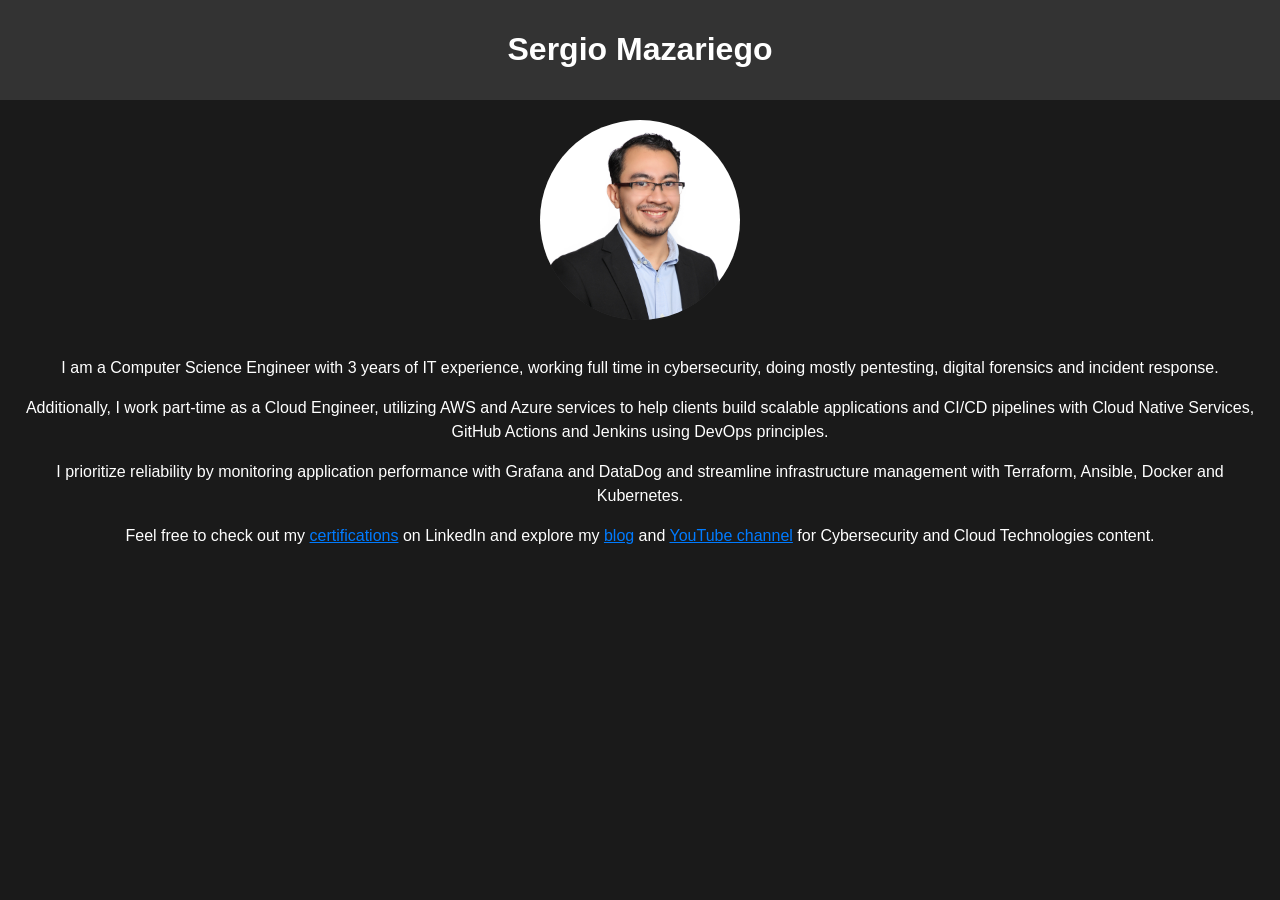
==== index.html @ 64771e60 "first commit" ====
<!DOCTYPE html>
<html lang="en">
<head>
    <meta charset="UTF-8">
    <meta name="viewport" content="width=device-width, initial-scale=1.0">
    <title>Sergio Mazariego</title>
    <style>
        body {
            font-family: Arial, sans-serif;
            margin: 0;
            padding: 0;
            background-color: #1a1a1a; /* Negro */
            color: #fff; /* Blanco */
        }
        .header {
            background-color: #333333; /* Gris oscuro */
            color: #fff;
            text-align: center;
            padding: 10px 0;
        }
        .circle {
            width: 200px;
            height: 200px;
            border-radius: 50%;
            background-color: #333333; /* Gris oscuro */
            margin: 0 auto;
            margin-top: 20px;
            display: flex;
            justify-content: center;
            align-items: center;
        }
        .circle img {
            max-width: 100%;
            max-height: 100%;
            border-radius: 50%;
        }
        .info {
            text-align: center;
            padding: 20px;
        }
        .info p {
            line-height: 1.5;
            margin-bottom: 10px;
        }
        a {
            color: #007bff; /* Azul */
        }
        a:hover {
            color: #0056b3; /* Azul oscuro al pasar el ratón */
        }
    </style>
</head>
<body>
    <div class="header">
        <h1>Sergio Mazariego</h1>
    </div>
    <div class="circle">
        <img src="Sergio Mazariego.jpg" alt="Mi Foto">
    </div>
    <div class="info">
        <p>I am a Computer Science Engineer with 3 years of IT experience, working full time in cybersecurity, doing mostly pentesting, digital forensics and incident response.</p>
        <p>Additionally, I work part-time as a Cloud Engineer, utilizing AWS and Azure services to help clients build scalable applications and CI/CD pipelines with Cloud Native Services, GitHub Actions and Jenkins using DevOps principles.</p>
        <p>I prioritize reliability by monitoring application performance with Grafana and DataDog and streamline infrastructure management with Terraform, Ansible, Docker and Kubernetes.</p>
        <p>Feel free to check out my <a href="https://www.linkedin.com/in/sergiomazariego/">certifications</a> on LinkedIn and explore my <a href="https://medium.com/@sergiomazariego">blog</a> and <a href="https://www.youtube.com/@sergiomazariego_">YouTube channel</a> for Cybersecurity and Cloud Technologies content.</p>
    </div>
</body>
</html>
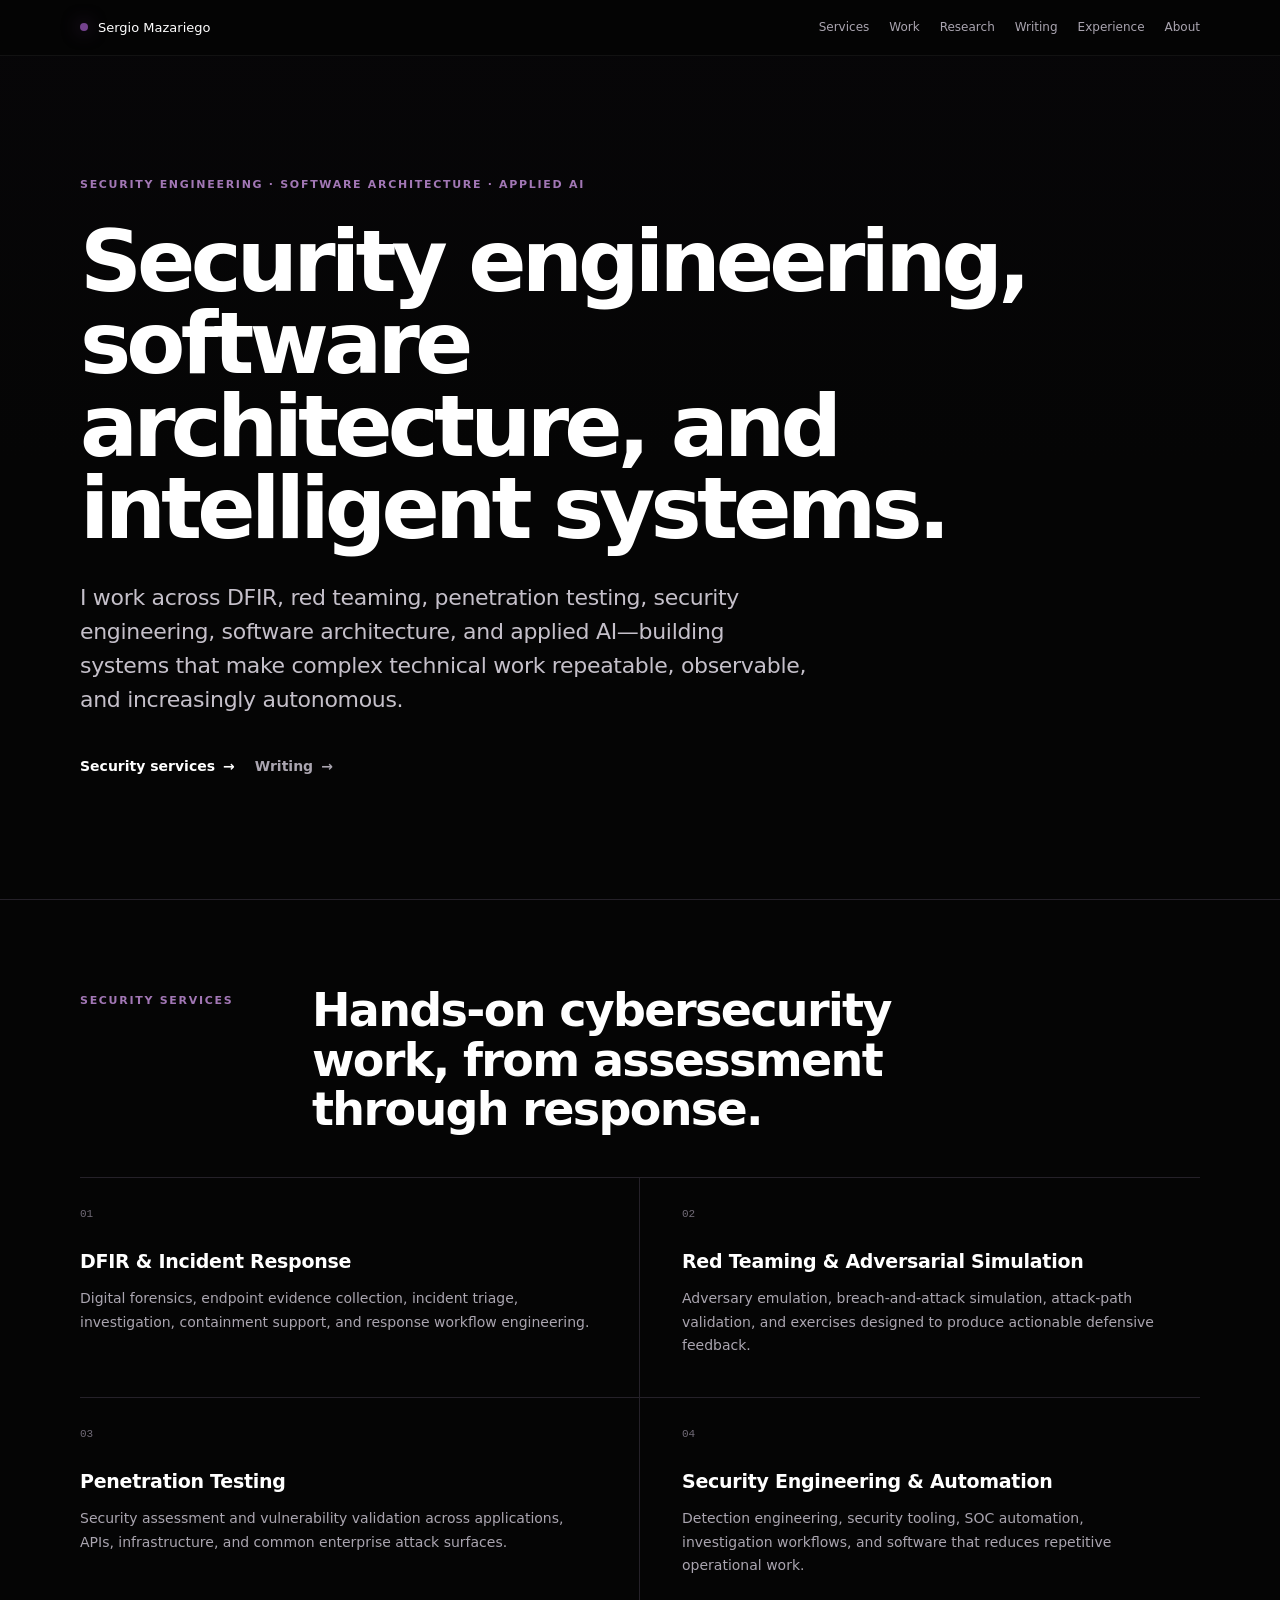
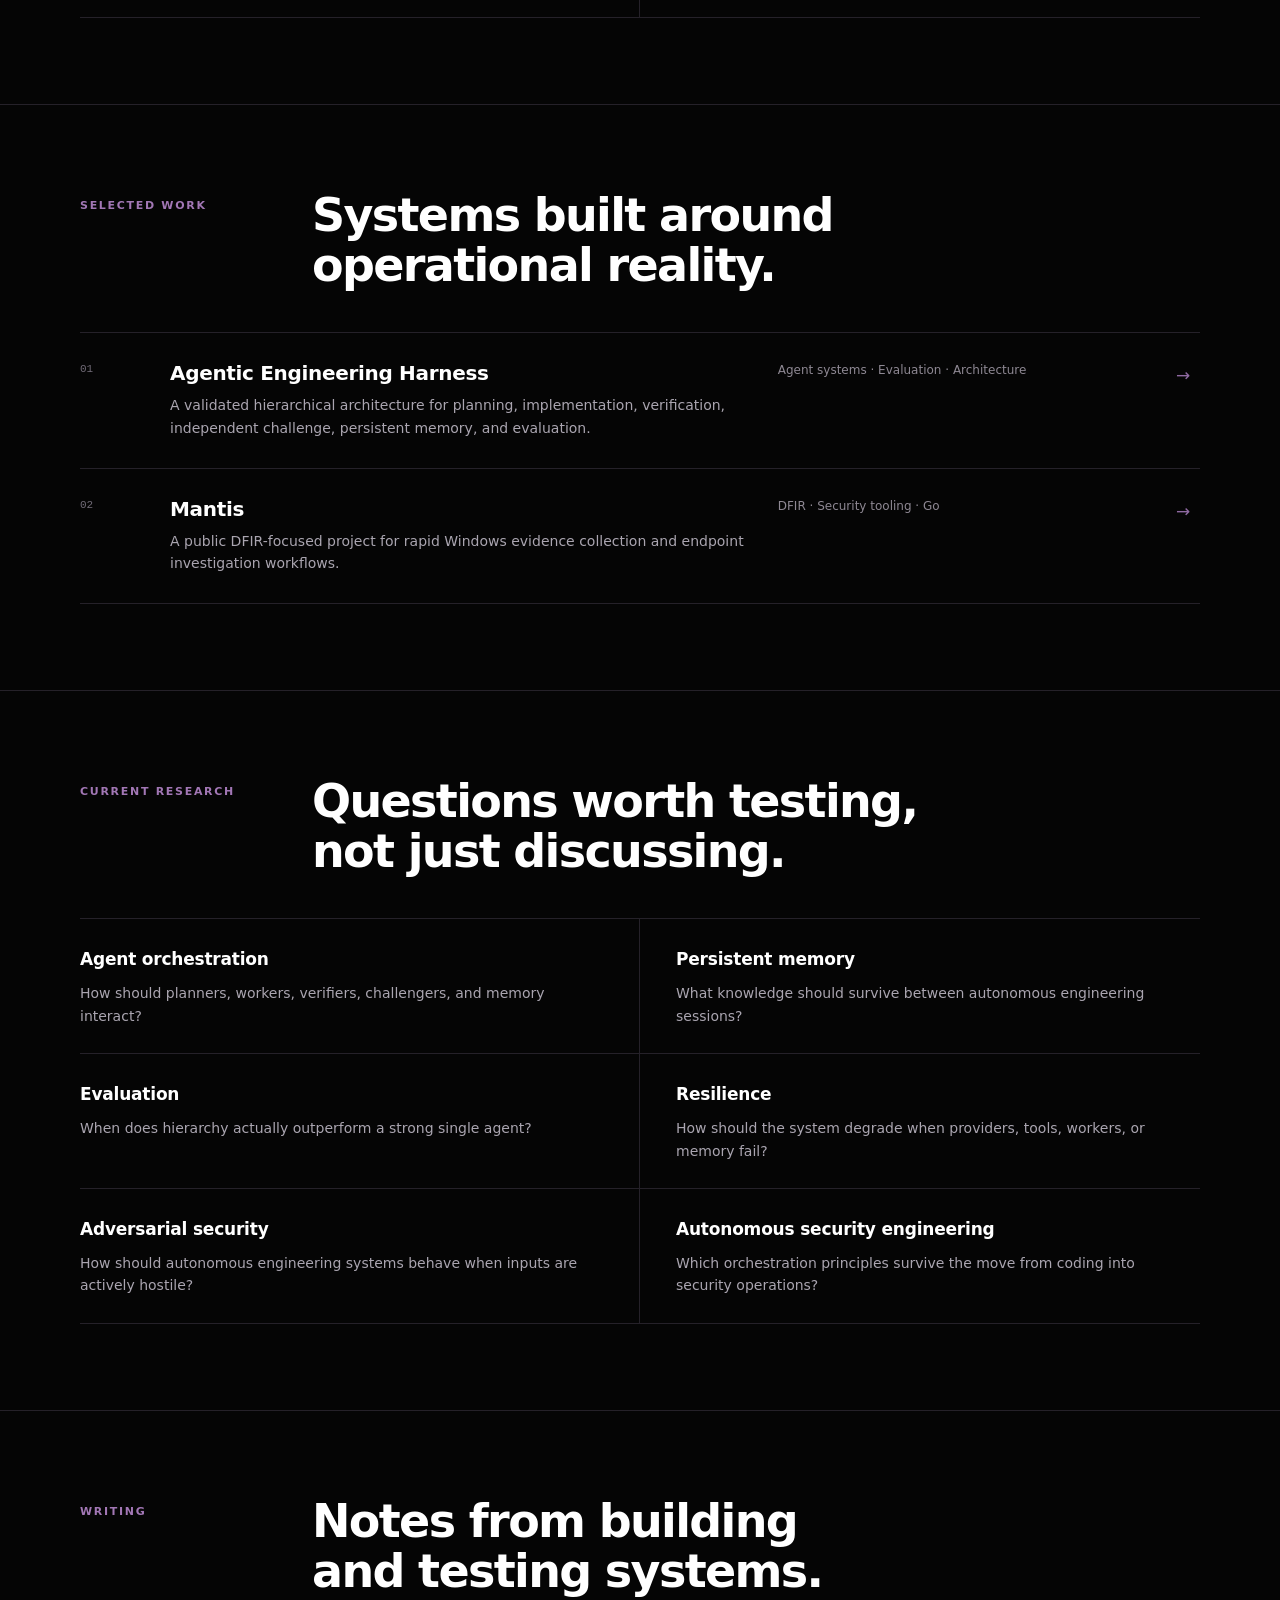
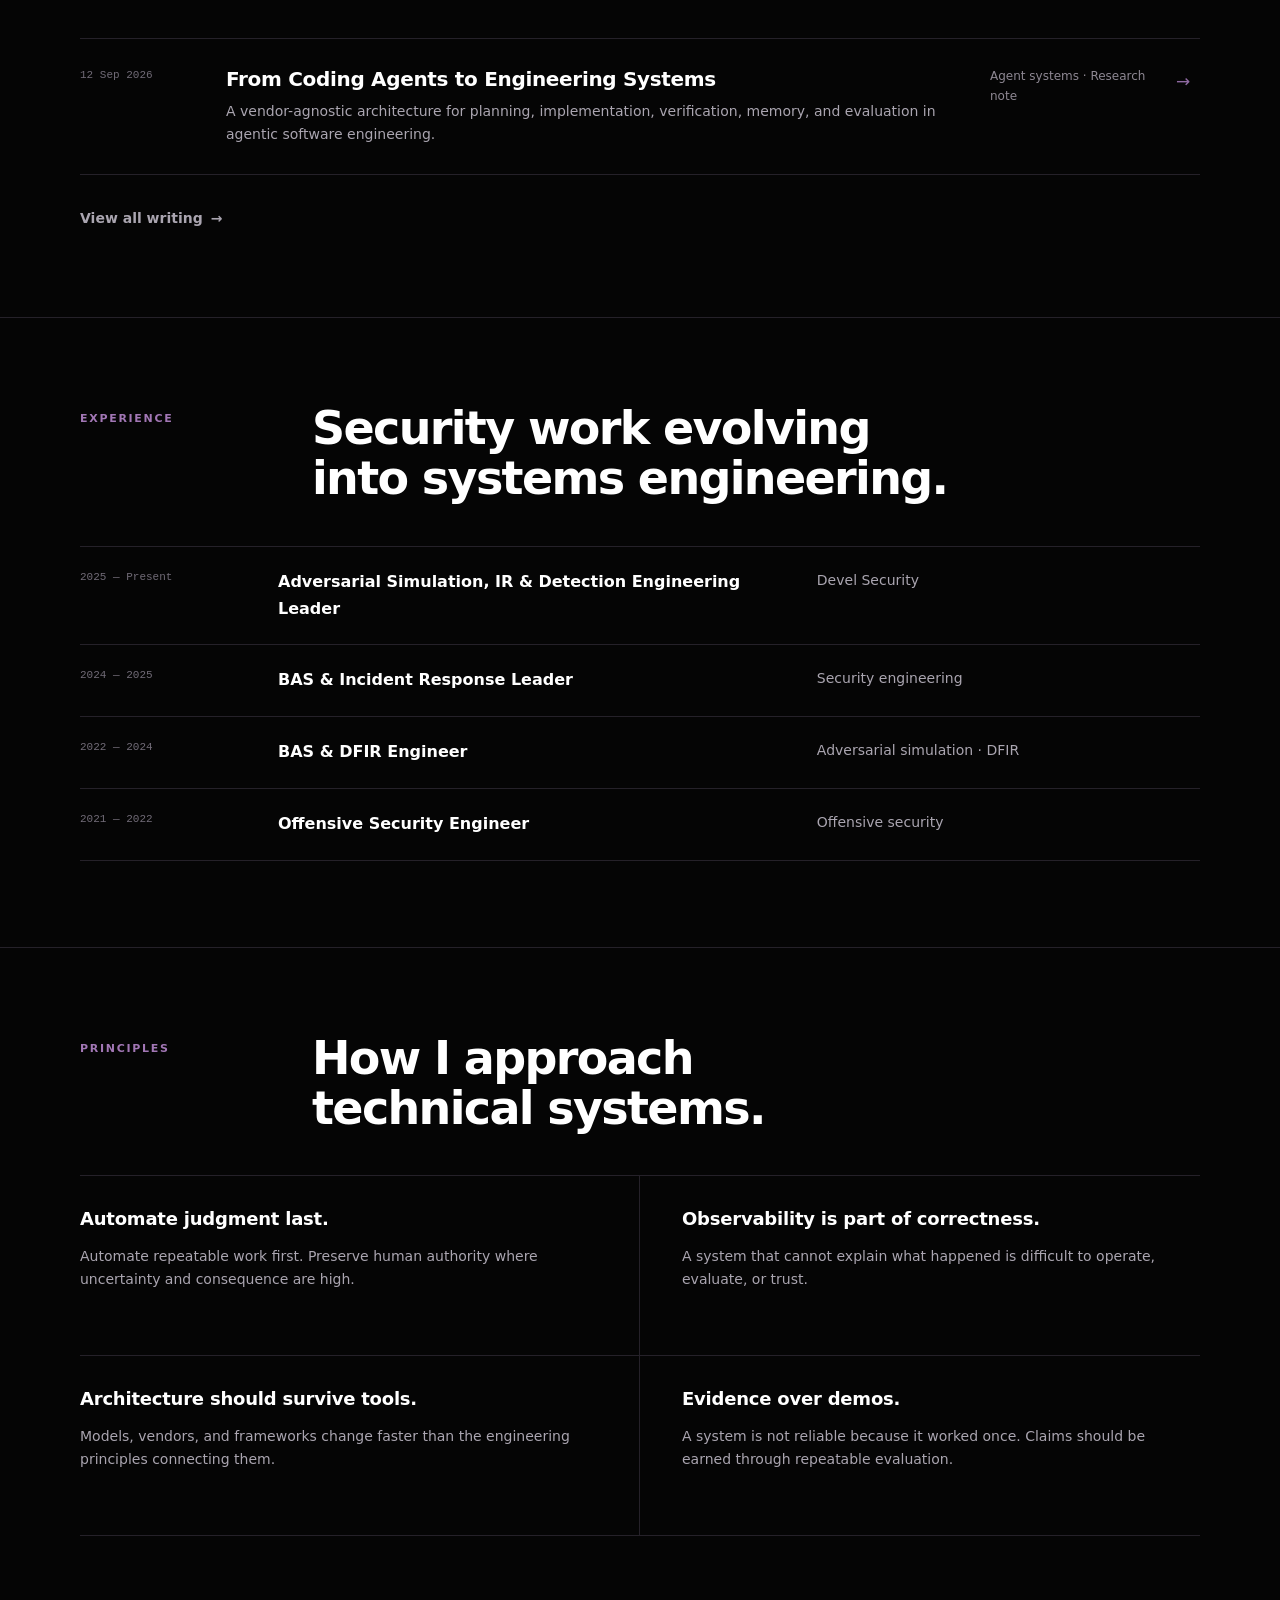
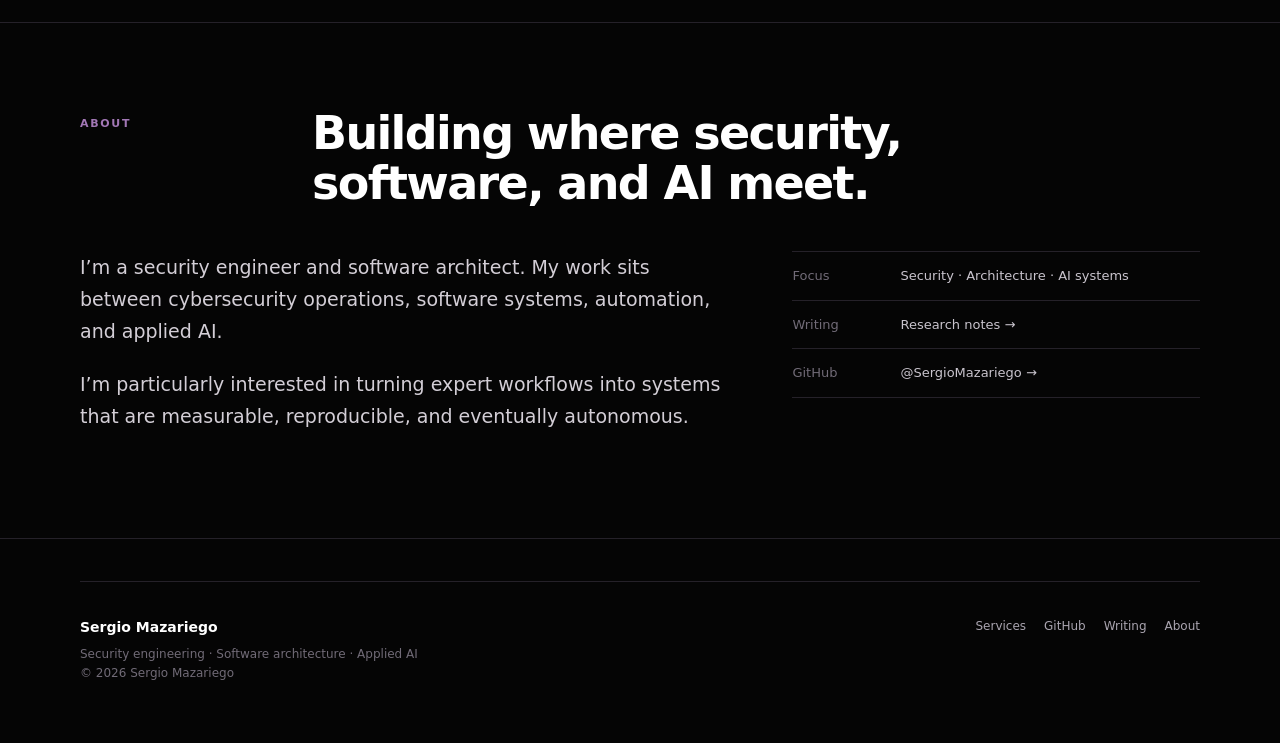
==== commit 75d26e41: "Redesign site and publish writing section" ====
--- a/index.html
+++ b/index.html
@@ -1,67 +1,1047 @@
-<!DOCTYPE html>
+<!doctype html>
+
 <html lang="en">
 <head>
-    <meta charset="UTF-8">
-    <meta name="viewport" content="width=device-width, initial-scale=1.0">
-    <title>Sergio Mazariego</title>
-    <style>
-        body {
-            font-family: Arial, sans-serif;
-            margin: 0;
-            padding: 0;
-            background-color: #1a1a1a; /* Negro */
-            color: #fff; /* Blanco */
-        }
-        .header {
-            background-color: #333333; /* Gris oscuro */
-            color: #fff;
-            text-align: center;
-            padding: 10px 0;
-        }
-        .circle {
-            width: 200px;
-            height: 200px;
-            border-radius: 50%;
-            background-color: #333333; /* Gris oscuro */
-            margin: 0 auto;
-            margin-top: 20px;
-            display: flex;
-            justify-content: center;
-            align-items: center;
-        }
-        .circle img {
-            max-width: 100%;
-            max-height: 100%;
-            border-radius: 50%;
-        }
-        .info {
-            text-align: center;
-            padding: 20px;
-        }
-        .info p {
-            line-height: 1.5;
-            margin-bottom: 10px;
-        }
-        a {
-            color: #007bff; /* Azul */
-        }
-        a:hover {
-            color: #0056b3; /* Azul oscuro al pasar el ratón */
-        }
-    </style>
-</head>
+<meta charset="utf-8"/>
+<meta content="width=device-width, initial-scale=1" name="viewport"/>
+<meta content="Sergio Mazariego — security engineering, software architecture, and intelligent systems." name="description"/>
+<meta content="#050505" name="theme-color"/>
+<meta content="Sergio Mazariego" property="og:title"/>
+<meta content="Security engineering, software architecture, and intelligent systems." property="og:description"/>
+<meta content="website" property="og:type"/>
+<title>Sergio Mazariego</title>
+<script>document.documentElement.classList.add('js');</script>
+<style>
+    :root {
+      --bg: #050505;
+      --surface: #0c0a0f;
+      --surface-2: #100d14;
+      --text: #f5f3f7;
+      --body: #c9c4cd;
+      --muted: #aaa5b0;
+      --faint: #716b77;
+      --line: #252129;
+      --line-strong: #352a3d;
+      --purple: #5a296f;
+      --purple-2: #74428d;
+      --purple-faint: rgba(90, 41, 111, 0.09);
+
+      --page: 1120px;
+      --article: 760px;
+      --radius: 14px;
+      --topbar: 56px;
+    }
+
+    * { box-sizing: border-box; }
+
+    html {
+      scroll-behavior: smooth;
+      background: var(--bg);
+    }
+
+    body {
+      margin: 0;
+      overflow-x: clip;
+      color: var(--text);
+      background:
+        radial-gradient(circle at 50% -12%, rgba(90,41,111,.18), transparent 34rem),
+        linear-gradient(180deg, #070608 0, var(--bg) 29rem);
+      font-family:
+        Inter, ui-sans-serif, system-ui, -apple-system, BlinkMacSystemFont,
+        "Segoe UI", sans-serif;
+      font-size: 17px;
+      line-height: 1.68;
+      -webkit-font-smoothing: antialiased;
+      text-rendering: optimizeLegibility;
+    }
+
+    ::selection {
+      color: #fff;
+      background: rgba(116,66,141,.52);
+    }
+
+    a {
+      color: inherit;
+      text-decoration: none;
+    }
+
+    a:focus-visible,
+    button:focus-visible {
+      outline: 2px solid #8c58a5;
+      outline-offset: 3px;
+      border-radius: 4px;
+    }
+
+    .page {
+      width: min(calc(100% - 40px), var(--page));
+      margin: 0 auto;
+    }
+
+    .topbar {
+      position: sticky;
+      top: 0;
+      z-index: 30;
+      height: var(--topbar);
+      border-bottom: 1px solid rgba(255,255,255,.055);
+      background: rgba(5,5,5,.78);
+      backdrop-filter: blur(18px);
+      -webkit-backdrop-filter: blur(18px);
+    }
+
+    .topbar-inner {
+      width: min(calc(100% - 40px), var(--page));
+      height: 100%;
+      margin: auto;
+      display: flex;
+      align-items: center;
+      justify-content: space-between;
+      gap: 24px;
+    }
+
+    .brand {
+      display: inline-flex;
+      align-items: center;
+      gap: 10px;
+      color: #fff;
+      font-size: 13px;
+      white-space: nowrap;
+    }
+
+    .mark {
+      width: 8px;
+      height: 8px;
+      border-radius: 50%;
+      background: var(--purple-2);
+      box-shadow: 0 0 18px rgba(116,66,141,.66);
+    }
+
+    .nav {
+      display: flex;
+      align-items: center;
+      gap: 20px;
+      font-size: 12px;
+    }
+
+    .nav a {
+      color: var(--muted);
+      transition: color .2s ease;
+    }
+
+    .nav a:hover { color: #fff; }
+
+    .progress {
+      position: fixed;
+      top: var(--topbar);
+      left: 0;
+      z-index: 50;
+      width: 0;
+      height: 1px;
+      background: linear-gradient(90deg, #371543, #7a4890);
+      box-shadow: 0 0 10px rgba(116,66,141,.4);
+      pointer-events: none;
+    }
+
+    .hero {
+      min-height: calc(100svh - var(--topbar));
+      display: flex;
+      align-items: center;
+      padding: 92px 0;
+      border-bottom: 1px solid var(--line);
+    }
+
+    .hero-inner {
+      width: min(100%, 980px);
+    }
+
+    .eyebrow {
+      margin-bottom: 25px;
+      color: #a277b5;
+      font-size: 11px;
+      font-weight: 680;
+      letter-spacing: .155em;
+      text-transform: uppercase;
+    }
+
+    h1 {
+      max-width: 1030px;
+      margin: 0;
+      color: #fff;
+      font-size: clamp(48px, 7vw, 86px);
+      line-height: .96;
+      letter-spacing: -.056em;
+      font-weight: 650;
+      text-wrap: balance;
+    }
+
+    .hero-copy {
+      max-width: 730px;
+      margin: 31px 0 0;
+      color: #c5c0ca;
+      font-size: clamp(18px, 2vw, 22px);
+      line-height: 1.55;
+      letter-spacing: -.014em;
+      text-wrap: pretty;
+    }
+
+    .hero-actions {
+      display: flex;
+      flex-wrap: wrap;
+      gap: 12px 20px;
+      margin-top: 38px;
+    }
+
+    .text-link {
+      display: inline-flex;
+      align-items: center;
+      gap: 8px;
+      color: #fff;
+      font-size: 14px;
+      font-weight: 560;
+    }
+
+    .text-link span {
+      transition: transform .2s ease;
+    }
+
+    .text-link:hover span {
+      transform: translateX(3px);
+    }
+
+    .secondary-link {
+      color: var(--muted);
+    }
+
+
+    .services-grid {
+      display: grid;
+      grid-template-columns: repeat(2, minmax(0,1fr));
+      border-top: 1px solid var(--line);
+    }
+
+    .service {
+      min-height: 220px;
+      padding: 28px 36px 30px 0;
+      border-bottom: 1px solid var(--line);
+    }
+
+    .service:nth-child(odd) {
+      padding-right: 42px;
+      border-right: 1px solid var(--line);
+    }
+
+    .service:nth-child(even) {
+      padding-left: 42px;
+    }
+
+    .service-index {
+      margin-bottom: 23px;
+      color: var(--faint);
+      font: 11px/1.5 ui-monospace, monospace;
+    }
+
+    .service h3 {
+      margin: 0 0 10px;
+      color: #fff;
+      font-size: 19px;
+      font-weight: 610;
+      letter-spacing: -.014em;
+    }
+
+    .service p {
+      margin: 0;
+      color: var(--muted);
+      font-size: 14px;
+      line-height: 1.65;
+    }
+
+    section {
+      padding: 86px 0;
+      border-bottom: 1px solid var(--line);
+      scroll-margin-top: calc(var(--topbar) + 24px);
+    }
+
+    .section-head {
+      display: grid;
+      grid-template-columns: 190px minmax(0, 1fr);
+      gap: 42px;
+      margin-bottom: 42px;
+    }
+
+    .section-label {
+      padding-top: 6px;
+      color: #a277b5;
+      font-size: 11px;
+      font-weight: 680;
+      letter-spacing: .155em;
+      text-transform: uppercase;
+    }
+
+    .section-title {
+      max-width: 720px;
+      margin: 0;
+      color: #fff;
+      font-size: clamp(30px, 4vw, 46px);
+      line-height: 1.08;
+      letter-spacing: -.036em;
+      font-weight: 620;
+      text-wrap: balance;
+    }
+
+    .work-list,
+    .writing-list,
+    .experience-list,
+    .research-list {
+      border-top: 1px solid var(--line);
+    }
+
+    .work-item,
+    .writing-item {
+      position: relative;
+      display: grid;
+      grid-template-columns: 64px minmax(0, 1.25fr) minmax(220px, .8fr) 24px;
+      gap: 26px;
+      align-items: start;
+      padding: 28px 0;
+      border-bottom: 1px solid var(--line);
+      transition:
+        background .22s ease,
+        border-color .22s ease;
+    }
+
+    .work-item::before,
+    .writing-item::before {
+      content: "";
+      position: absolute;
+      inset: 0 -18px;
+      z-index: -1;
+      border-radius: 12px;
+      background: transparent;
+      transition: background .22s ease;
+    }
+
+    .work-item:hover::before,
+    .writing-item:hover::before {
+      background: rgba(90,41,111,.055);
+    }
+
+    .index {
+      color: var(--faint);
+      font: 11px/1.6 ui-monospace, monospace;
+    }
+
+    .item-title {
+      margin: 0 0 8px;
+      color: #fff;
+      font-size: 20px;
+      line-height: 1.25;
+      letter-spacing: -.016em;
+      font-weight: 610;
+    }
+
+    .item-copy {
+      margin: 0;
+      color: var(--muted);
+      font-size: 14px;
+      line-height: 1.62;
+    }
+
+    .item-meta {
+      color: #8e8893;
+      font-size: 12px;
+      line-height: 1.6;
+    }
+
+    .arrow {
+      color: #8f6aa2;
+      transition:
+        transform .22s ease,
+        color .22s ease;
+    }
+
+    .work-item:hover .arrow,
+    .writing-item:hover .arrow {
+      color: #fff;
+      transform: translateX(4px);
+    }
+
+    .section-cta {
+      margin-top: 28px;
+    }
+
+    .research-list {
+      display: grid;
+      grid-template-columns: repeat(2, minmax(0,1fr));
+    }
+
+    .research-item {
+      padding: 26px 28px 26px 0;
+      border-bottom: 1px solid var(--line);
+    }
+
+    .research-item:nth-child(odd) {
+      padding-right: 36px;
+      border-right: 1px solid var(--line);
+    }
+
+    .research-item:nth-child(even) {
+      padding-left: 36px;
+    }
+
+    .research-item h3 {
+      margin: 0 0 8px;
+      color: #fff;
+      font-size: 17px;
+      font-weight: 610;
+      letter-spacing: -.012em;
+    }
+
+    .research-item p {
+      margin: 0;
+      color: var(--muted);
+      font-size: 14px;
+      line-height: 1.62;
+    }
+
+    .writing-item {
+      grid-template-columns: 120px minmax(0, 1fr) 160px 24px;
+    }
+
+    .writing-date {
+      color: var(--faint);
+      font: 11px/1.6 ui-monospace, monospace;
+    }
+
+    .experience-item {
+      display: grid;
+      grid-template-columns: 170px minmax(0, 1fr) minmax(220px, .75fr);
+      gap: 28px;
+      padding: 22px 0;
+      border-bottom: 1px solid var(--line);
+    }
+
+    .experience-period {
+      color: var(--faint);
+      font: 11px/1.6 ui-monospace, monospace;
+    }
+
+    .experience-role {
+      color: #fff;
+      font-size: 16px;
+      font-weight: 610;
+    }
+
+    .experience-org {
+      color: var(--muted);
+      font-size: 14px;
+    }
+
+    .principles {
+      display: grid;
+      grid-template-columns: repeat(2, minmax(0,1fr));
+      gap: 0;
+      border-top: 1px solid var(--line);
+    }
+
+    .principle {
+      min-height: 180px;
+      padding: 28px 34px 30px 0;
+      border-bottom: 1px solid var(--line);
+    }
+
+    .principle:nth-child(odd) {
+      padding-right: 42px;
+      border-right: 1px solid var(--line);
+    }
+
+    .principle:nth-child(even) {
+      padding-left: 42px;
+    }
+
+    .principle h3 {
+      margin: 0 0 10px;
+      color: #fff;
+      font-size: 18px;
+      font-weight: 610;
+      letter-spacing: -.012em;
+    }
+
+    .principle p {
+      margin: 0;
+      color: var(--muted);
+      font-size: 14px;
+      line-height: 1.65;
+    }
+
+    .about-grid {
+      display: grid;
+      grid-template-columns: minmax(0, 1.1fr) minmax(260px, .7fr);
+      gap: 72px;
+      align-items: start;
+    }
+
+    .about-copy {
+      color: #d3ced6;
+      font-size: 19px;
+      line-height: 1.7;
+    }
+
+    .about-copy p {
+      margin: 0 0 20px;
+    }
+
+    .about-meta {
+      border-top: 1px solid var(--line);
+    }
+
+    .about-row {
+      display: grid;
+      grid-template-columns: 92px minmax(0,1fr);
+      gap: 16px;
+      padding: 13px 0;
+      border-bottom: 1px solid var(--line);
+      font-size: 13px;
+    }
+
+    .about-key { color: var(--faint); }
+    .about-value { color: var(--body); }
+
+    footer {
+      padding: 42px 0 calc(60px + env(safe-area-inset-bottom, 0px));
+    }
+
+    .footer-grid {
+      display: grid;
+      grid-template-columns: minmax(0, 1fr) auto;
+      gap: 32px;
+      padding-top: 34px;
+      border-top: 1px solid var(--line);
+    }
+
+    .footer-name {
+      margin-bottom: 5px;
+      color: #fff;
+      font-size: 14px;
+      font-weight: 610;
+    }
+
+    .footer-copy {
+      max-width: 560px;
+      color: var(--faint);
+      font-size: 12px;
+      line-height: 1.6;
+    }
+
+    .footer-links {
+      display: flex;
+      flex-wrap: wrap;
+      justify-content: flex-end;
+      gap: 12px 18px;
+      color: var(--muted);
+      font-size: 12px;
+    }
+
+    .footer-links a:hover { color: #fff; }
+
+    .reveal {
+      opacity: 1;
+      transform: none;
+    }
+
+    .js .reveal {
+      opacity: 0;
+      transform: translateY(12px);
+      transition:
+        opacity .62s cubic-bezier(.2,.75,.2,1),
+        transform .62s cubic-bezier(.2,.75,.2,1);
+    }
+
+    .js .reveal.visible {
+      opacity: 1;
+      transform: translateY(0);
+    }
+
+    @media (max-width: 900px) {
+      .section-head {
+        grid-template-columns: 145px minmax(0,1fr);
+        gap: 30px;
+      }
+
+      .work-item {
+        grid-template-columns: 48px minmax(0, 1fr) 220px 24px;
+        gap: 18px;
+      }
+
+      .writing-item {
+        grid-template-columns: 100px minmax(0, 1fr) 130px 24px;
+        gap: 18px;
+      }
+
+      .experience-item {
+        grid-template-columns: 130px minmax(0, 1fr) 180px;
+      }
+
+      .about-grid {
+        gap: 44px;
+      }
+    }
+
+    @media (max-width: 760px) {
+      :root { --topbar: 52px; }
+
+      body {
+        font-size: 16px;
+      }
+
+      .page,
+      .topbar-inner {
+        width: calc(100% - 24px);
+      }
+
+      .nav {
+        display: none;
+      }
+
+      .hero {
+        min-height: auto;
+        padding: 78px 0 64px;
+      }
+
+      h1 {
+        font-size: clamp(42px, 12vw, 62px);
+        line-height: .99;
+      }
+
+      .hero-copy {
+        margin-top: 25px;
+        font-size: 17px;
+      }
+
+      .hero-actions {
+        margin-top: 30px;
+      }
+
+      section {
+        padding: 62px 0;
+      }
+
+      .section-head {
+        grid-template-columns: 1fr;
+        gap: 12px;
+        margin-bottom: 30px;
+      }
+
+      .section-title {
+        font-size: clamp(29px, 8vw, 38px);
+      }
+
+      .work-item,
+      .writing-item {
+        grid-template-columns: 34px minmax(0, 1fr) 18px;
+        gap: 12px;
+        padding: 22px 0;
+      }
+
+      .item-meta,
+      .writing-date {
+        grid-column: 2;
+      }
+
+      .work-item .arrow,
+      .writing-item .arrow {
+        grid-column: 3;
+        grid-row: 1;
+      }
+
+      .research-list,
+      .principles,
+      .services-grid {
+        grid-template-columns: 1fr;
+      }
+
+      .research-item,
+      .research-item:nth-child(odd),
+      .research-item:nth-child(even),
+      .principle,
+      .principle:nth-child(odd),
+      .principle:nth-child(even),
+      .service,
+      .service:nth-child(odd),
+      .service:nth-child(even) {
+        padding: 22px 0;
+        border-right: 0;
+      }
+
+      .principle,
+      .service {
+        min-height: 0;
+      }
+
+      .experience-item {
+        grid-template-columns: 1fr;
+        gap: 5px;
+        padding: 18px 0;
+      }
+
+      .about-grid {
+        grid-template-columns: 1fr;
+        gap: 30px;
+      }
+
+      .about-copy {
+        font-size: 17px;
+      }
+
+      .footer-grid {
+        grid-template-columns: 1fr;
+        gap: 22px;
+      }
+
+      .footer-links {
+        justify-content: flex-start;
+      }
+    }
+
+    @media (max-width: 430px) {
+      .page,
+      .topbar-inner {
+        width: calc(100% - 20px);
+      }
+
+      .hero {
+        padding: 64px 0 54px;
+      }
+
+      h1 {
+        font-size: 40px;
+      }
+
+      .hero-actions {
+        gap: 10px 16px;
+      }
+
+      section {
+        padding: 54px 0;
+      }
+
+      .item-title {
+        font-size: 18px;
+      }
+
+      .work-item,
+      .writing-item {
+        grid-template-columns: 28px minmax(0, 1fr) 16px;
+        gap: 10px;
+      }
+
+      .about-row {
+        grid-template-columns: 78px minmax(0,1fr);
+      }
+    }
+
+    @media (max-width: 360px) {
+      .page,
+      .topbar-inner {
+        width: calc(100% - 16px);
+      }
+
+      h1 { font-size: 36px; }
+
+      .hero {
+        padding-top: 54px;
+      }
+
+      .hero-actions {
+        flex-direction: column;
+        align-items: flex-start;
+      }
+    }
+
+    @media (prefers-reduced-motion: reduce) {
+      html { scroll-behavior: auto; }
+
+      *, *::before, *::after {
+        animation-duration: .001ms !important;
+        animation-iteration-count: 1 !important;
+        transition-duration: .001ms !important;
+      }
+
+      .js .reveal {
+        opacity: 1 !important;
+        transform: none !important;
+      }
+    }
+  </style>
+<link href="https://sergiomazariego.com/" rel="canonical"/></head>
 <body>
-    <div class="header">
-        <h1>Sergio Mazariego</h1>
-    </div>
-    <div class="circle">
-        <img src="Sergio Mazariego.jpg" alt="Mi Foto">
-    </div>
-    <div class="info">
-        <p>I am a Computer Science Engineer with 3 years of IT experience, working full time in cybersecurity, doing mostly pentesting, digital forensics and incident response.</p>
-        <p>Additionally, I work part-time as a Cloud Engineer, utilizing AWS and Azure services to help clients build scalable applications and CI/CD pipelines with Cloud Native Services, GitHub Actions and Jenkins using DevOps principles.</p>
-        <p>I prioritize reliability by monitoring application performance with Grafana and DataDog and streamline infrastructure management with Terraform, Ansible, Docker and Kubernetes.</p>
-        <p>Feel free to check out my <a href="https://www.linkedin.com/in/sergiomazariego/">certifications</a> on LinkedIn and explore my <a href="https://medium.com/@sergiomazariego">blog</a> and <a href="https://www.youtube.com/@sergiomazariego_">YouTube channel</a> for Cybersecurity and Cloud Technologies content.</p>
-    </div>
+<div class="progress" id="progress"></div>
+<header class="topbar">
+<div class="topbar-inner">
+<a aria-label="Sergio Mazariego home" class="brand" href="#top">
+<span class="mark"></span>
+<span>Sergio Mazariego</span>
+</a>
+<nav aria-label="Primary navigation" class="nav">
+<a href="#services">Services</a>
+<a href="#work">Work</a>
+<a href="#research">Research</a>
+<a href="#writing">Writing</a>
+<a href="#experience">Experience</a>
+<a href="#about">About</a>
+</nav>
+</div>
+</header>
+<main id="top">
+<section class="hero">
+<div class="page">
+<div class="hero-inner">
+<div class="eyebrow reveal">Security engineering · Software architecture · Applied AI</div>
+<h1 class="reveal">
+            Security engineering, software architecture, and intelligent systems.
+          </h1>
+<p class="hero-copy reveal">
+            I work across DFIR, red teaming, penetration testing, security engineering, software architecture, and applied AI—building systems that make complex technical work repeatable, observable, and increasingly autonomous.
+          </p>
+<div class="hero-actions reveal">
+<a class="text-link" href="#services">Security services <span>→</span></a>
+<a class="text-link secondary-link" href="/blog/">Writing <span>→</span></a>
+</div>
+</div>
+</div>
+</section>
+<section id="services">
+<div class="page">
+<div class="section-head reveal">
+<div class="section-label">Security services</div>
+<h2 class="section-title">Hands-on cybersecurity work, from assessment through response.</h2>
+</div>
+<div class="services-grid reveal">
+<div class="service">
+<div class="service-index">01</div>
+<h3>DFIR &amp; Incident Response</h3>
+<p>Digital forensics, endpoint evidence collection, incident triage, investigation, containment support, and response workflow engineering.</p>
+</div>
+<div class="service">
+<div class="service-index">02</div>
+<h3>Red Teaming &amp; Adversarial Simulation</h3>
+<p>Adversary emulation, breach-and-attack simulation, attack-path validation, and exercises designed to produce actionable defensive feedback.</p>
+</div>
+<div class="service">
+<div class="service-index">03</div>
+<h3>Penetration Testing</h3>
+<p>Security assessment and vulnerability validation across applications, APIs, infrastructure, and common enterprise attack surfaces.</p>
+</div>
+<div class="service">
+<div class="service-index">04</div>
+<h3>Security Engineering &amp; Automation</h3>
+<p>Detection engineering, security tooling, SOC automation, investigation workflows, and software that reduces repetitive operational work.</p>
+</div>
+</div>
+</div>
+</section>
+<section id="work">
+<div class="page">
+<div class="section-head reveal">
+<div class="section-label">Selected work</div>
+<h2 class="section-title">Systems built around operational reality.</h2>
+</div>
+<div class="work-list reveal"><a class="work-item" href="/blog/from-coding-agents-to-engineering-systems/"><div class="index">01</div><div><h3 class="item-title">Agentic Engineering Harness</h3><p class="item-copy">A validated hierarchical architecture for planning, implementation, verification, independent challenge, persistent memory, and evaluation.</p></div><div class="item-meta">Agent systems · Evaluation · Architecture</div><div class="arrow">→</div></a><a class="work-item" href="https://github.com/SergioMazariego/Mantis" rel="noopener noreferrer" target="_blank"><div class="index">02</div><div><h3 class="item-title">Mantis</h3><p class="item-copy">A public DFIR-focused project for rapid Windows evidence collection and endpoint investigation workflows.</p></div><div class="item-meta">DFIR · Security tooling · Go</div><div class="arrow">→</div></a></div>
+
+</div>
+</section>
+<section id="research">
+<div class="page">
+<div class="section-head reveal">
+<div class="section-label">Current research</div>
+<h2 class="section-title">Questions worth testing, not just discussing.</h2>
+</div>
+<div class="research-list reveal">
+<div class="research-item">
+<h3>Agent orchestration</h3>
+<p>How should planners, workers, verifiers, challengers, and memory interact?</p>
+</div>
+<div class="research-item">
+<h3>Persistent memory</h3>
+<p>What knowledge should survive between autonomous engineering sessions?</p>
+</div>
+<div class="research-item">
+<h3>Evaluation</h3>
+<p>When does hierarchy actually outperform a strong single agent?</p>
+</div>
+<div class="research-item">
+<h3>Resilience</h3>
+<p>How should the system degrade when providers, tools, workers, or memory fail?</p>
+</div>
+<div class="research-item">
+<h3>Adversarial security</h3>
+<p>How should autonomous engineering systems behave when inputs are actively hostile?</p>
+</div>
+<div class="research-item">
+<h3>Autonomous security engineering</h3>
+<p>Which orchestration principles survive the move from coding into security operations?</p>
+</div>
+</div>
+</div>
+</section>
+<section id="writing">
+<div class="page">
+<div class="section-head reveal">
+<div class="section-label">Writing</div>
+<h2 class="section-title">Notes from building and testing systems.</h2>
+</div>
+<div class="writing-list reveal">
+<a class="writing-item" href="/blog/from-coding-agents-to-engineering-systems/">
+<div class="writing-date">12 Sep 2026</div>
+<div>
+<h3 class="item-title">From Coding Agents to Engineering Systems</h3>
+<p class="item-copy">
+                A vendor-agnostic architecture for planning, implementation,
+                verification, memory, and evaluation in agentic software engineering.
+              </p>
+</div>
+<div class="item-meta">Agent systems · Research note</div>
+<div class="arrow">→</div>
+</a>
+</div>
+<div class="section-cta reveal">
+<a class="text-link secondary-link" href="/blog/">View all writing <span>→</span></a>
+</div>
+</div>
+</section>
+<section id="experience">
+<div class="page">
+<div class="section-head reveal">
+<div class="section-label">Experience</div>
+<h2 class="section-title">Security work evolving into systems engineering.</h2>
+</div>
+<div class="experience-list reveal">
+<div class="experience-item">
+<div class="experience-period">2025 — Present</div>
+<div class="experience-role">Adversarial Simulation, IR &amp; Detection Engineering Leader</div>
+<div class="experience-org">Devel Security</div>
+</div>
+<div class="experience-item">
+<div class="experience-period">2024 — 2025</div>
+<div class="experience-role">BAS &amp; Incident Response Leader</div>
+<div class="experience-org">Security engineering</div>
+</div>
+<div class="experience-item">
+<div class="experience-period">2022 — 2024</div>
+<div class="experience-role">BAS &amp; DFIR Engineer</div>
+<div class="experience-org">Adversarial simulation · DFIR</div>
+</div>
+<div class="experience-item">
+<div class="experience-period">2021 — 2022</div>
+<div class="experience-role">Offensive Security Engineer</div>
+<div class="experience-org">Offensive security</div>
+</div>
+</div>
+</div>
+</section>
+<section id="principles">
+<div class="page">
+<div class="section-head reveal">
+<div class="section-label">Principles</div>
+<h2 class="section-title">How I approach technical systems.</h2>
+</div>
+<div class="principles reveal">
+<div class="principle">
+<h3>Automate judgment last.</h3>
+<p>Automate repeatable work first. Preserve human authority where uncertainty and consequence are high.</p>
+</div>
+<div class="principle">
+<h3>Observability is part of correctness.</h3>
+<p>A system that cannot explain what happened is difficult to operate, evaluate, or trust.</p>
+</div>
+<div class="principle">
+<h3>Architecture should survive tools.</h3>
+<p>Models, vendors, and frameworks change faster than the engineering principles connecting them.</p>
+</div>
+<div class="principle">
+<h3>Evidence over demos.</h3>
+<p>A system is not reliable because it worked once. Claims should be earned through repeatable evaluation.</p>
+</div>
+</div>
+</div>
+</section>
+<section id="about">
+<div class="page">
+<div class="section-head reveal">
+<div class="section-label">About</div>
+<h2 class="section-title">Building where security, software, and AI meet.</h2>
+</div>
+<div class="about-grid reveal">
+<div class="about-copy">
+<p>
+              I’m a security engineer and software architect. My work sits between cybersecurity operations, software systems, automation, and applied AI.
+            </p>
+<p>
+              I’m particularly interested in turning expert workflows into systems
+              that are measurable, reproducible, and eventually autonomous.
+            </p>
+</div>
+<div class="about-meta">
+<div class="about-row">
+<div class="about-key">Focus</div>
+<div class="about-value">Security · Architecture · AI systems</div>
+</div>
+<div class="about-row">
+<div class="about-key">Writing</div>
+<div class="about-value"><a href="/blog/">Research notes →</a></div>
+</div>
+<div class="about-row">
+<div class="about-key">GitHub</div>
+<div class="about-value"><a href="https://github.com/SergioMazariego" rel="noopener noreferrer" target="_blank">@SergioMazariego →</a></div>
+</div>
+</div>
+</div>
+</div>
+</section>
+</main>
+<footer>
+<div class="page">
+<div class="footer-grid">
+<div>
+<div class="footer-name">Sergio Mazariego</div>
+<div class="footer-copy">
+            Security engineering · Software architecture · Applied AI
+            <br/>
+            © 2026 Sergio Mazariego
+          </div>
+</div>
+<div class="footer-links"><a href="#services">Services</a>
+<a href="https://github.com/SergioMazariego" rel="noopener noreferrer" target="_blank">GitHub</a>
+<a href="/blog/">Writing</a>
+<a href="#about">About</a>
+</div>
+</div>
+</div>
+</footer>
+<script>
+    const progress = document.getElementById('progress');
+
+    const updateProgress = () => {
+      const scrollTop = document.documentElement.scrollTop || document.body.scrollTop;
+      const height = document.documentElement.scrollHeight - document.documentElement.clientHeight;
+      progress.style.width = (height > 0 ? (scrollTop / height) * 100 : 0) + '%';
+    };
+
+    window.addEventListener('scroll', updateProgress, { passive: true });
+    updateProgress();
+
+    if ('IntersectionObserver' in window) {
+      const observer = new IntersectionObserver((entries) => {
+        entries.forEach((entry) => {
+          if (entry.isIntersecting) {
+            entry.target.classList.add('visible');
+            observer.unobserve(entry.target);
+          }
+        });
+      }, { threshold: 0.08 });
+
+      document.querySelectorAll('.reveal').forEach((el) => observer.observe(el));
+    } else {
+      document.querySelectorAll('.reveal').forEach((el) => el.classList.add('visible'));
+    }
+  </script>
 </body>
 </html>
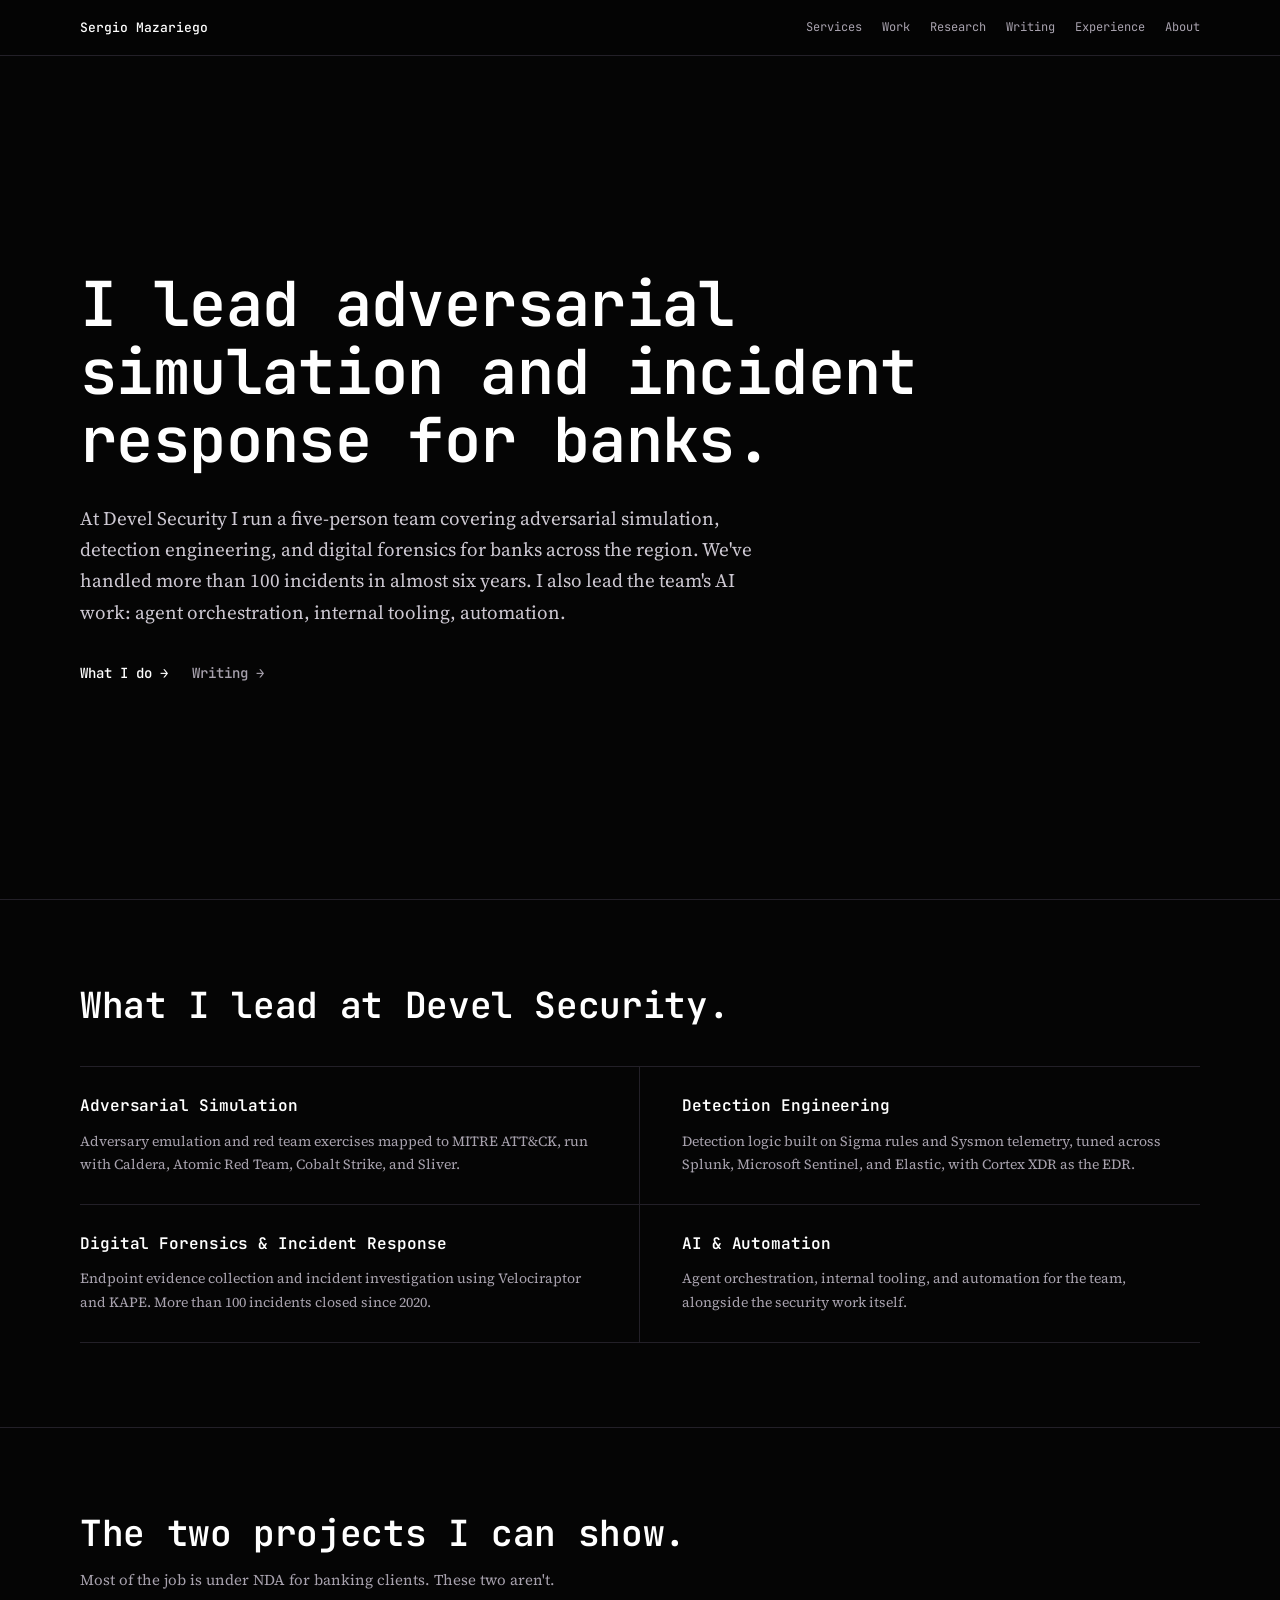
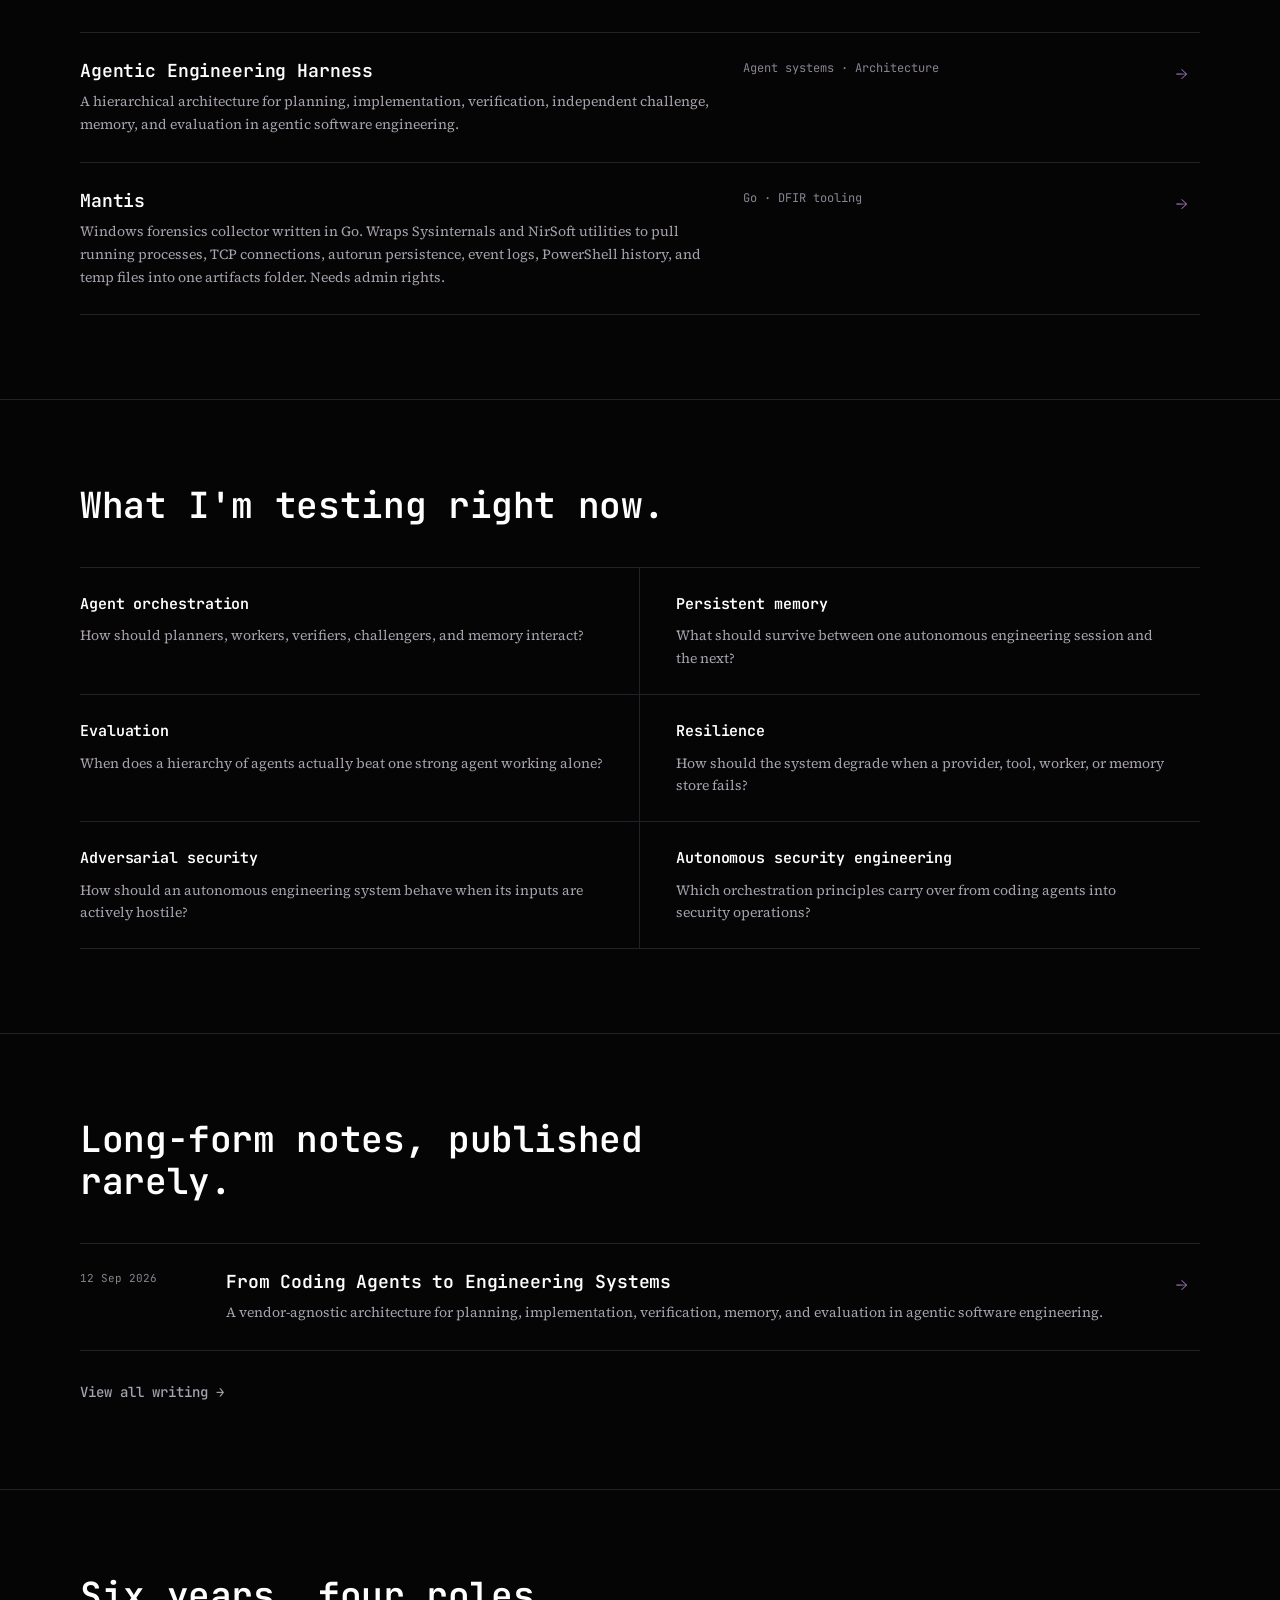
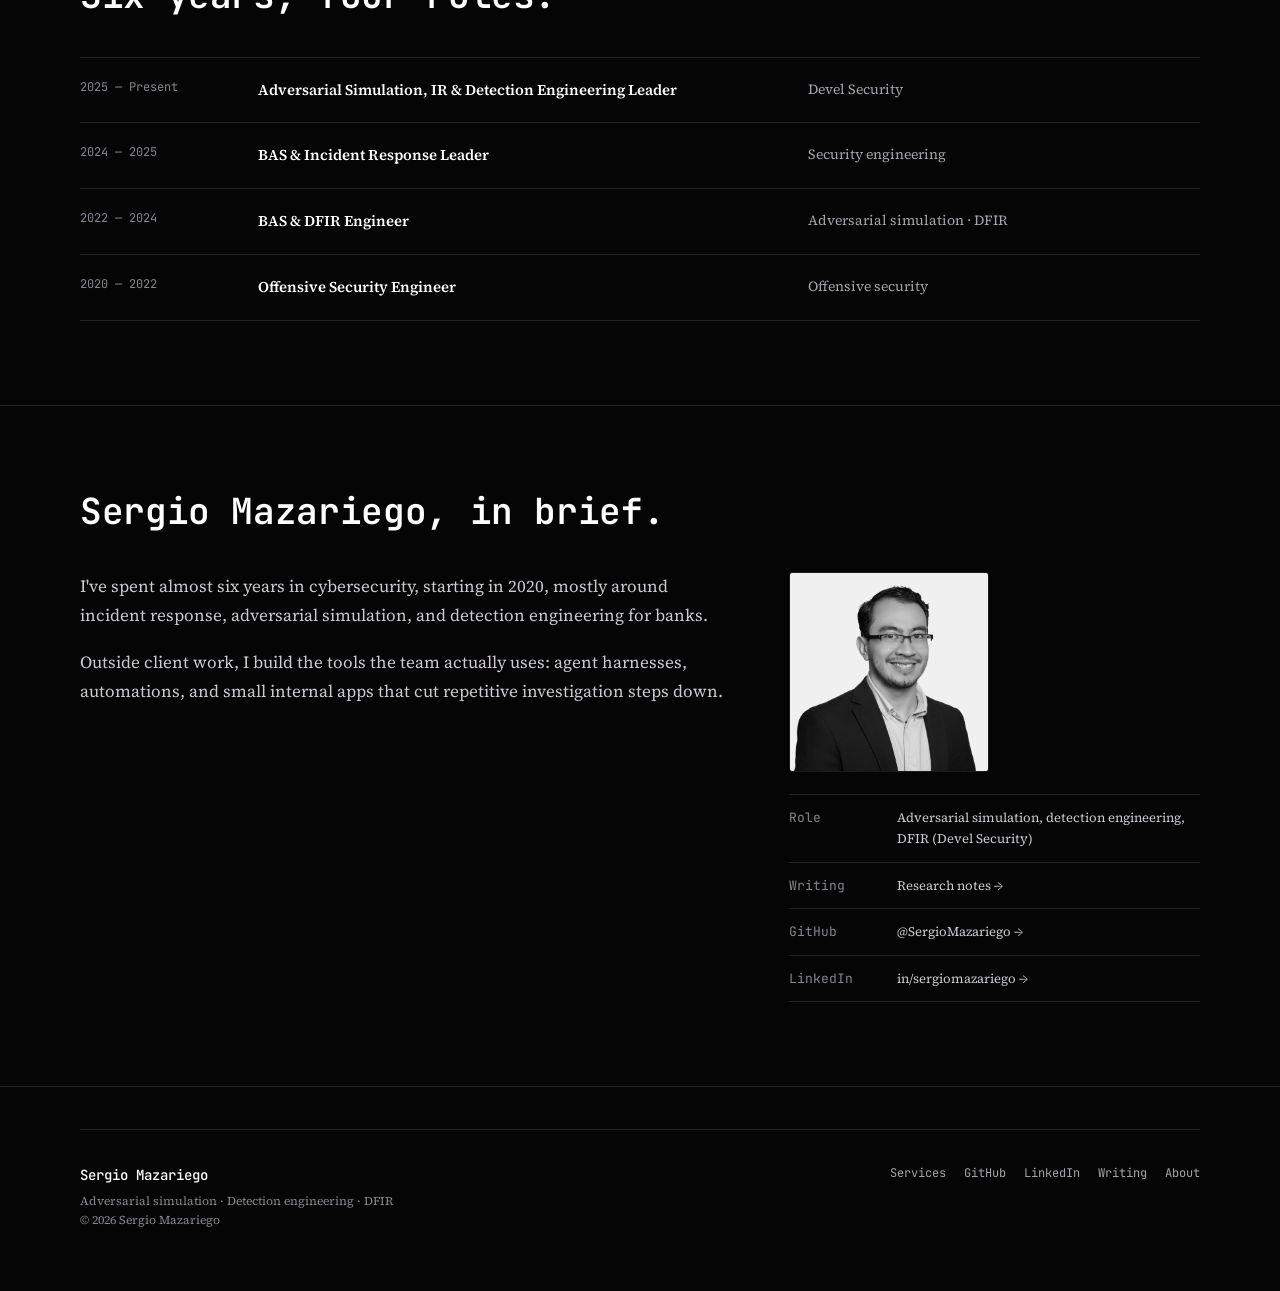
==== commit 56e8adc3: "Redesign site: new type system, concrete copy, shared assets Replace the generated-template look and" ====
--- a/index.html
+++ b/index.html
@@ -1,785 +1,261 @@
 <!doctype html>
-
 <html lang="en">
 <head>
 <meta charset="utf-8"/>
 <meta content="width=device-width, initial-scale=1" name="viewport"/>
-<meta content="Sergio Mazariego — security engineering, software architecture, and intelligent systems." name="description"/>
+<meta content="Adversarial simulation, detection engineering, and DFIR for banks. Notes on agent systems and automation." name="description"/>
 <meta content="#050505" name="theme-color"/>
 <meta content="Sergio Mazariego" property="og:title"/>
-<meta content="Security engineering, software architecture, and intelligent systems." property="og:description"/>
+<meta content="Adversarial simulation, detection engineering, and DFIR for banks. Notes on agent systems and automation." property="og:description"/>
 <meta content="website" property="og:type"/>
+<meta content="https://sergiomazariego.com/" property="og:url"/>
+<meta content="Sergio Mazariego" property="og:site_name"/>
+<meta content="en_US" property="og:locale"/>
+<meta content="https://sergiomazariego.com/assets/img/sergio-mazariego.jpg" property="og:image"/>
+<meta content="Portrait of Sergio Mazariego" property="og:image:alt"/>
+<meta content="1200" property="og:image:width"/>
+<meta content="1200" property="og:image:height"/>
+<meta content="summary" name="twitter:card"/>
+<meta content="Sergio Mazariego" name="twitter:title"/>
+<meta content="Adversarial simulation, detection engineering, and DFIR for banks. Notes on agent systems and automation." name="twitter:description"/>
+<meta content="https://sergiomazariego.com/assets/img/sergio-mazariego.jpg" name="twitter:image"/>
+<meta content="Portrait of Sergio Mazariego" name="twitter:image:alt"/>
 <title>Sergio Mazariego</title>
-<script>document.documentElement.classList.add('js');</script>
+<link rel="preconnect" href="https://fonts.googleapis.com"/>
+<link rel="preconnect" href="https://fonts.gstatic.com" crossorigin=""/>
+<link href="https://fonts.googleapis.com/css2?family=JetBrains+Mono:wght@400;500;600;700&family=Source+Serif+4:opsz,wght@8..60,400;8..60,500;8..60,600&display=swap" rel="stylesheet"/>
+<link rel="stylesheet" href="/assets/css/site.css"/>
+<link href="https://sergiomazariego.com/" rel="canonical"/>
+<script type="application/ld+json">
+{
+  "@context": "https://schema.org",
+  "@type": "Person",
+  "name": "Sergio Mazariego",
+  "url": "https://sergiomazariego.com/",
+  "image": "https://sergiomazariego.com/assets/img/sergio-mazariego.jpg",
+  "jobTitle": "Adversarial Simulation, Detection Engineering & DFIR Leader",
+  "description": "Leads adversarial simulation, detection engineering, and digital forensics and incident response at Devel Security, plus the team's AI and agent-orchestration work.",
+  "worksFor": {
+    "@type": "Organization",
+    "name": "Devel Security"
+  },
+  "sameAs": [
+    "https://github.com/SergioMazariego",
+    "https://www.linkedin.com/in/sergiomazariego/"
+  ]
+}
+</script>
 <style>
-    :root {
-      --bg: #050505;
-      --surface: #0c0a0f;
-      --surface-2: #100d14;
-      --text: #f5f3f7;
-      --body: #c9c4cd;
-      --muted: #aaa5b0;
-      --faint: #716b77;
-      --line: #252129;
-      --line-strong: #352a3d;
-      --purple: #5a296f;
-      --purple-2: #74428d;
-      --purple-faint: rgba(90, 41, 111, 0.09);
-
-      --page: 1120px;
-      --article: 760px;
-      --radius: 14px;
-      --topbar: 56px;
-    }
-
-    * { box-sizing: border-box; }
-
-    html {
-      scroll-behavior: smooth;
-      background: var(--bg);
-    }
-
-    body {
-      margin: 0;
-      overflow-x: clip;
-      color: var(--text);
-      background:
-        radial-gradient(circle at 50% -12%, rgba(90,41,111,.18), transparent 34rem),
-        linear-gradient(180deg, #070608 0, var(--bg) 29rem);
-      font-family:
-        Inter, ui-sans-serif, system-ui, -apple-system, BlinkMacSystemFont,
-        "Segoe UI", sans-serif;
-      font-size: 17px;
-      line-height: 1.68;
-      -webkit-font-smoothing: antialiased;
-      text-rendering: optimizeLegibility;
-    }
-
-    ::selection {
-      color: #fff;
-      background: rgba(116,66,141,.52);
-    }
-
-    a {
-      color: inherit;
-      text-decoration: none;
-    }
-
-    a:focus-visible,
-    button:focus-visible {
-      outline: 2px solid #8c58a5;
-      outline-offset: 3px;
-      border-radius: 4px;
-    }
-
-    .page {
-      width: min(calc(100% - 40px), var(--page));
-      margin: 0 auto;
-    }
-
-    .topbar {
-      position: sticky;
-      top: 0;
-      z-index: 30;
-      height: var(--topbar);
-      border-bottom: 1px solid rgba(255,255,255,.055);
-      background: rgba(5,5,5,.78);
-      backdrop-filter: blur(18px);
-      -webkit-backdrop-filter: blur(18px);
-    }
-
-    .topbar-inner {
-      width: min(calc(100% - 40px), var(--page));
-      height: 100%;
-      margin: auto;
-      display: flex;
-      align-items: center;
-      justify-content: space-between;
-      gap: 24px;
-    }
-
-    .brand {
-      display: inline-flex;
-      align-items: center;
-      gap: 10px;
-      color: #fff;
-      font-size: 13px;
-      white-space: nowrap;
-    }
-
-    .mark {
-      width: 8px;
-      height: 8px;
-      border-radius: 50%;
-      background: var(--purple-2);
-      box-shadow: 0 0 18px rgba(116,66,141,.66);
-    }
-
-    .nav {
-      display: flex;
-      align-items: center;
-      gap: 20px;
-      font-size: 12px;
-    }
-
-    .nav a {
-      color: var(--muted);
-      transition: color .2s ease;
-    }
-
-    .nav a:hover { color: #fff; }
-
-    .progress {
-      position: fixed;
-      top: var(--topbar);
-      left: 0;
-      z-index: 50;
-      width: 0;
-      height: 1px;
-      background: linear-gradient(90deg, #371543, #7a4890);
-      box-shadow: 0 0 10px rgba(116,66,141,.4);
-      pointer-events: none;
-    }
-
-    .hero {
-      min-height: calc(100svh - var(--topbar));
-      display: flex;
-      align-items: center;
-      padding: 92px 0;
-      border-bottom: 1px solid var(--line);
-    }
-
-    .hero-inner {
-      width: min(100%, 980px);
-    }
-
-    .eyebrow {
-      margin-bottom: 25px;
-      color: #a277b5;
-      font-size: 11px;
-      font-weight: 680;
-      letter-spacing: .155em;
-      text-transform: uppercase;
-    }
-
-    h1 {
-      max-width: 1030px;
-      margin: 0;
-      color: #fff;
-      font-size: clamp(48px, 7vw, 86px);
-      line-height: .96;
-      letter-spacing: -.056em;
-      font-weight: 650;
-      text-wrap: balance;
-    }
-
-    .hero-copy {
-      max-width: 730px;
-      margin: 31px 0 0;
-      color: #c5c0ca;
-      font-size: clamp(18px, 2vw, 22px);
-      line-height: 1.55;
-      letter-spacing: -.014em;
-      text-wrap: pretty;
-    }
-
-    .hero-actions {
-      display: flex;
-      flex-wrap: wrap;
-      gap: 12px 20px;
-      margin-top: 38px;
-    }
-
-    .text-link {
-      display: inline-flex;
-      align-items: center;
-      gap: 8px;
-      color: #fff;
-      font-size: 14px;
-      font-weight: 560;
-    }
-
-    .text-link span {
-      transition: transform .2s ease;
-    }
-
-    .text-link:hover span {
-      transform: translateX(3px);
-    }
-
-    .secondary-link {
-      color: var(--muted);
-    }
-
-
-    .services-grid {
-      display: grid;
-      grid-template-columns: repeat(2, minmax(0,1fr));
-      border-top: 1px solid var(--line);
-    }
-
-    .service {
-      min-height: 220px;
-      padding: 28px 36px 30px 0;
-      border-bottom: 1px solid var(--line);
-    }
-
-    .service:nth-child(odd) {
-      padding-right: 42px;
-      border-right: 1px solid var(--line);
-    }
-
-    .service:nth-child(even) {
-      padding-left: 42px;
-    }
-
-    .service-index {
-      margin-bottom: 23px;
-      color: var(--faint);
-      font: 11px/1.5 ui-monospace, monospace;
-    }
-
-    .service h3 {
-      margin: 0 0 10px;
-      color: #fff;
-      font-size: 19px;
-      font-weight: 610;
-      letter-spacing: -.014em;
-    }
-
-    .service p {
-      margin: 0;
-      color: var(--muted);
-      font-size: 14px;
-      line-height: 1.65;
-    }
-
-    section {
-      padding: 86px 0;
-      border-bottom: 1px solid var(--line);
-      scroll-margin-top: calc(var(--topbar) + 24px);
-    }
-
-    .section-head {
-      display: grid;
-      grid-template-columns: 190px minmax(0, 1fr);
-      gap: 42px;
-      margin-bottom: 42px;
-    }
-
-    .section-label {
-      padding-top: 6px;
-      color: #a277b5;
-      font-size: 11px;
-      font-weight: 680;
-      letter-spacing: .155em;
-      text-transform: uppercase;
-    }
-
-    .section-title {
-      max-width: 720px;
-      margin: 0;
-      color: #fff;
-      font-size: clamp(30px, 4vw, 46px);
-      line-height: 1.08;
-      letter-spacing: -.036em;
-      font-weight: 620;
-      text-wrap: balance;
-    }
-
-    .work-list,
-    .writing-list,
-    .experience-list,
+  /* Page-specific rules only. Hero, section headings, and the work/writing
+     row pattern live in /assets/css/site.css because the blog listing page
+     reuses them too — see that file for the shared system. */
+
+  /* Services */
+
+  .services-grid {
+    display: grid;
+    grid-template-columns: repeat(2, minmax(0, 1fr));
+    border-top: 1px solid var(--line);
+  }
+
+  .service {
+    padding: 26px 36px 28px 0;
+    border-bottom: 1px solid var(--line);
+  }
+
+  .service:nth-child(odd) {
+    padding-right: 42px;
+    border-right: 1px solid var(--line);
+  }
+
+  .service:nth-child(even) {
+    padding-left: 42px;
+  }
+
+  .service h3 {
+    margin: 0 0 10px;
+    color: #fff;
+    font-size: 16px;
+    font-weight: 600;
+    letter-spacing: -.006em;
+  }
+
+  .service p {
+    margin: 0;
+    color: var(--muted);
+    font-size: 14px;
+    line-height: 1.65;
+  }
+
+  /* Research */
+
+  .research-list {
+    display: grid;
+    grid-template-columns: repeat(2, minmax(0, 1fr));
+  }
+
+  .research-item {
+    padding: 24px 28px 24px 0;
+    border-bottom: 1px solid var(--line);
+  }
+
+  .research-item:nth-child(odd) {
+    padding-right: 36px;
+    border-right: 1px solid var(--line);
+  }
+
+  .research-item:nth-child(even) {
+    padding-left: 36px;
+  }
+
+  .research-item h3 {
+    margin: 0 0 8px;
+    color: #fff;
+    font-size: 15px;
+    font-weight: 600;
+    letter-spacing: -.006em;
+  }
+
+  .research-item p {
+    margin: 0;
+    color: var(--muted);
+    font-size: 14px;
+    line-height: 1.62;
+  }
+
+  /* Experience */
+
+  .experience-item {
+    display: grid;
+    grid-template-columns: 150px minmax(0, 1fr) minmax(0, .75fr);
+    gap: 28px;
+    padding: 20px 0;
+    border-bottom: 1px solid var(--line);
+    min-width: 0;
+  }
+
+  .experience-period {
+    color: var(--faint);
+    font-family: var(--font-mono);
+    font-size: 12px;
+    line-height: 1.6;
+  }
+
+  .experience-role {
+    color: #fff;
+    font-size: 15px;
+    font-weight: 600;
+  }
+
+  .experience-org {
+    color: var(--muted);
+    font-size: 14px;
+  }
+
+  /* About */
+
+  .about-grid {
+    display: grid;
+    grid-template-columns: minmax(0, 1.1fr) minmax(240px, .7fr);
+    gap: 64px;
+    align-items: start;
+  }
+
+  .about-copy {
+    color: var(--body);
+    font-size: 17px;
+    line-height: 1.7;
+  }
+
+  .about-copy p {
+    margin: 0 0 18px;
+  }
+
+  .about-photo {
+    display: block;
+    width: 100%;
+    max-width: 200px;
+    aspect-ratio: 1 / 1;
+    object-fit: cover;
+    border: 1px solid var(--line);
+    border-radius: 3px;
+    margin-bottom: 22px;
+    filter: grayscale(1) contrast(1.05) brightness(.94);
+  }
+
+  .about-meta {
+    border-top: 1px solid var(--line);
+  }
+
+  .about-row {
+    display: grid;
+    grid-template-columns: 92px minmax(0, 1fr);
+    gap: 16px;
+    padding: 12px 0;
+    border-bottom: 1px solid var(--line);
+    font-size: 13px;
+  }
+
+  .about-key {
+    color: var(--faint);
+    font-family: var(--font-mono);
+  }
+
+  .about-value {
+    color: var(--body);
+  }
+
+  .about-value a:hover {
+    color: #fff;
+  }
+
+  @media (max-width: 760px) {
+    .service:nth-child(odd),
+    .research-item:nth-child(odd) {
+      border-right: 0;
+    }
+
+    .services-grid,
     .research-list {
-      border-top: 1px solid var(--line);
-    }
-
-    .work-item,
-    .writing-item {
-      position: relative;
-      display: grid;
-      grid-template-columns: 64px minmax(0, 1.25fr) minmax(220px, .8fr) 24px;
-      gap: 26px;
-      align-items: start;
-      padding: 28px 0;
-      border-bottom: 1px solid var(--line);
-      transition:
-        background .22s ease,
-        border-color .22s ease;
-    }
-
-    .work-item::before,
-    .writing-item::before {
-      content: "";
-      position: absolute;
-      inset: 0 -18px;
-      z-index: -1;
-      border-radius: 12px;
-      background: transparent;
-      transition: background .22s ease;
-    }
-
-    .work-item:hover::before,
-    .writing-item:hover::before {
-      background: rgba(90,41,111,.055);
-    }
-
-    .index {
-      color: var(--faint);
-      font: 11px/1.6 ui-monospace, monospace;
-    }
-
-    .item-title {
-      margin: 0 0 8px;
-      color: #fff;
-      font-size: 20px;
-      line-height: 1.25;
-      letter-spacing: -.016em;
-      font-weight: 610;
-    }
-
-    .item-copy {
-      margin: 0;
-      color: var(--muted);
-      font-size: 14px;
-      line-height: 1.62;
-    }
-
-    .item-meta {
-      color: #8e8893;
-      font-size: 12px;
-      line-height: 1.6;
-    }
-
-    .arrow {
-      color: #8f6aa2;
-      transition:
-        transform .22s ease,
-        color .22s ease;
-    }
-
-    .work-item:hover .arrow,
-    .writing-item:hover .arrow {
-      color: #fff;
-      transform: translateX(4px);
-    }
-
-    .section-cta {
-      margin-top: 28px;
-    }
-
-    .research-list {
-      display: grid;
-      grid-template-columns: repeat(2, minmax(0,1fr));
-    }
-
-    .research-item {
-      padding: 26px 28px 26px 0;
-      border-bottom: 1px solid var(--line);
-    }
-
-    .research-item:nth-child(odd) {
-      padding-right: 36px;
-      border-right: 1px solid var(--line);
-    }
-
+      grid-template-columns: minmax(0, 1fr);
+    }
+
+    .service,
+    .service:nth-child(odd),
+    .service:nth-child(even),
+    .research-item,
+    .research-item:nth-child(odd),
     .research-item:nth-child(even) {
-      padding-left: 36px;
-    }
-
-    .research-item h3 {
-      margin: 0 0 8px;
-      color: #fff;
-      font-size: 17px;
-      font-weight: 610;
-      letter-spacing: -.012em;
-    }
-
-    .research-item p {
-      margin: 0;
-      color: var(--muted);
-      font-size: 14px;
-      line-height: 1.62;
-    }
-
-    .writing-item {
-      grid-template-columns: 120px minmax(0, 1fr) 160px 24px;
-    }
-
-    .writing-date {
-      color: var(--faint);
-      font: 11px/1.6 ui-monospace, monospace;
+      padding: 20px 0;
     }
 
     .experience-item {
-      display: grid;
-      grid-template-columns: 170px minmax(0, 1fr) minmax(220px, .75fr);
+      grid-template-columns: minmax(0, 1fr);
+      gap: 4px;
+      padding: 16px 0;
+    }
+
+    .about-grid {
+      grid-template-columns: minmax(0, 1fr);
       gap: 28px;
-      padding: 22px 0;
-      border-bottom: 1px solid var(--line);
-    }
-
-    .experience-period {
-      color: var(--faint);
-      font: 11px/1.6 ui-monospace, monospace;
-    }
-
-    .experience-role {
-      color: #fff;
-      font-size: 16px;
-      font-weight: 610;
-    }
-
-    .experience-org {
-      color: var(--muted);
-      font-size: 14px;
-    }
-
-    .principles {
-      display: grid;
-      grid-template-columns: repeat(2, minmax(0,1fr));
-      gap: 0;
-      border-top: 1px solid var(--line);
-    }
-
-    .principle {
-      min-height: 180px;
-      padding: 28px 34px 30px 0;
-      border-bottom: 1px solid var(--line);
-    }
-
-    .principle:nth-child(odd) {
-      padding-right: 42px;
-      border-right: 1px solid var(--line);
-    }
-
-    .principle:nth-child(even) {
-      padding-left: 42px;
-    }
-
-    .principle h3 {
-      margin: 0 0 10px;
-      color: #fff;
-      font-size: 18px;
-      font-weight: 610;
-      letter-spacing: -.012em;
-    }
-
-    .principle p {
-      margin: 0;
-      color: var(--muted);
-      font-size: 14px;
-      line-height: 1.65;
-    }
-
-    .about-grid {
-      display: grid;
-      grid-template-columns: minmax(0, 1.1fr) minmax(260px, .7fr);
-      gap: 72px;
-      align-items: start;
-    }
-
-    .about-copy {
-      color: #d3ced6;
-      font-size: 19px;
-      line-height: 1.7;
-    }
-
-    .about-copy p {
-      margin: 0 0 20px;
-    }
-
-    .about-meta {
-      border-top: 1px solid var(--line);
-    }
-
+    }
+
+    .about-photo {
+      max-width: 140px;
+    }
+  }
+
+  @media (max-width: 430px) {
     .about-row {
-      display: grid;
-      grid-template-columns: 92px minmax(0,1fr);
-      gap: 16px;
-      padding: 13px 0;
-      border-bottom: 1px solid var(--line);
-      font-size: 13px;
-    }
-
-    .about-key { color: var(--faint); }
-    .about-value { color: var(--body); }
-
-    footer {
-      padding: 42px 0 calc(60px + env(safe-area-inset-bottom, 0px));
-    }
-
-    .footer-grid {
-      display: grid;
-      grid-template-columns: minmax(0, 1fr) auto;
-      gap: 32px;
-      padding-top: 34px;
-      border-top: 1px solid var(--line);
-    }
-
-    .footer-name {
-      margin-bottom: 5px;
-      color: #fff;
-      font-size: 14px;
-      font-weight: 610;
-    }
-
-    .footer-copy {
-      max-width: 560px;
-      color: var(--faint);
-      font-size: 12px;
-      line-height: 1.6;
-    }
-
-    .footer-links {
-      display: flex;
-      flex-wrap: wrap;
-      justify-content: flex-end;
-      gap: 12px 18px;
-      color: var(--muted);
-      font-size: 12px;
-    }
-
-    .footer-links a:hover { color: #fff; }
-
-    .reveal {
-      opacity: 1;
-      transform: none;
-    }
-
-    .js .reveal {
-      opacity: 0;
-      transform: translateY(12px);
-      transition:
-        opacity .62s cubic-bezier(.2,.75,.2,1),
-        transform .62s cubic-bezier(.2,.75,.2,1);
-    }
-
-    .js .reveal.visible {
-      opacity: 1;
-      transform: translateY(0);
-    }
-
-    @media (max-width: 900px) {
-      .section-head {
-        grid-template-columns: 145px minmax(0,1fr);
-        gap: 30px;
-      }
-
-      .work-item {
-        grid-template-columns: 48px minmax(0, 1fr) 220px 24px;
-        gap: 18px;
-      }
-
-      .writing-item {
-        grid-template-columns: 100px minmax(0, 1fr) 130px 24px;
-        gap: 18px;
-      }
-
-      .experience-item {
-        grid-template-columns: 130px minmax(0, 1fr) 180px;
-      }
-
-      .about-grid {
-        gap: 44px;
-      }
-    }
-
-    @media (max-width: 760px) {
-      :root { --topbar: 52px; }
-
-      body {
-        font-size: 16px;
-      }
-
-      .page,
-      .topbar-inner {
-        width: calc(100% - 24px);
-      }
-
-      .nav {
-        display: none;
-      }
-
-      .hero {
-        min-height: auto;
-        padding: 78px 0 64px;
-      }
-
-      h1 {
-        font-size: clamp(42px, 12vw, 62px);
-        line-height: .99;
-      }
-
-      .hero-copy {
-        margin-top: 25px;
-        font-size: 17px;
-      }
-
-      .hero-actions {
-        margin-top: 30px;
-      }
-
-      section {
-        padding: 62px 0;
-      }
-
-      .section-head {
-        grid-template-columns: 1fr;
-        gap: 12px;
-        margin-bottom: 30px;
-      }
-
-      .section-title {
-        font-size: clamp(29px, 8vw, 38px);
-      }
-
-      .work-item,
-      .writing-item {
-        grid-template-columns: 34px minmax(0, 1fr) 18px;
-        gap: 12px;
-        padding: 22px 0;
-      }
-
-      .item-meta,
-      .writing-date {
-        grid-column: 2;
-      }
-
-      .work-item .arrow,
-      .writing-item .arrow {
-        grid-column: 3;
-        grid-row: 1;
-      }
-
-      .research-list,
-      .principles,
-      .services-grid {
-        grid-template-columns: 1fr;
-      }
-
-      .research-item,
-      .research-item:nth-child(odd),
-      .research-item:nth-child(even),
-      .principle,
-      .principle:nth-child(odd),
-      .principle:nth-child(even),
-      .service,
-      .service:nth-child(odd),
-      .service:nth-child(even) {
-        padding: 22px 0;
-        border-right: 0;
-      }
-
-      .principle,
-      .service {
-        min-height: 0;
-      }
-
-      .experience-item {
-        grid-template-columns: 1fr;
-        gap: 5px;
-        padding: 18px 0;
-      }
-
-      .about-grid {
-        grid-template-columns: 1fr;
-        gap: 30px;
-      }
-
-      .about-copy {
-        font-size: 17px;
-      }
-
-      .footer-grid {
-        grid-template-columns: 1fr;
-        gap: 22px;
-      }
-
-      .footer-links {
-        justify-content: flex-start;
-      }
-    }
-
-    @media (max-width: 430px) {
-      .page,
-      .topbar-inner {
-        width: calc(100% - 20px);
-      }
-
-      .hero {
-        padding: 64px 0 54px;
-      }
-
-      h1 {
-        font-size: 40px;
-      }
-
-      .hero-actions {
-        gap: 10px 16px;
-      }
-
-      section {
-        padding: 54px 0;
-      }
-
-      .item-title {
-        font-size: 18px;
-      }
-
-      .work-item,
-      .writing-item {
-        grid-template-columns: 28px minmax(0, 1fr) 16px;
-        gap: 10px;
-      }
-
-      .about-row {
-        grid-template-columns: 78px minmax(0,1fr);
-      }
-    }
-
-    @media (max-width: 360px) {
-      .page,
-      .topbar-inner {
-        width: calc(100% - 16px);
-      }
-
-      h1 { font-size: 36px; }
-
-      .hero {
-        padding-top: 54px;
-      }
-
-      .hero-actions {
-        flex-direction: column;
-        align-items: flex-start;
-      }
-    }
-
-    @media (prefers-reduced-motion: reduce) {
-      html { scroll-behavior: auto; }
-
-      *, *::before, *::after {
-        animation-duration: .001ms !important;
-        animation-iteration-count: 1 !important;
-        transition-duration: .001ms !important;
-      }
-
-      .js .reveal {
-        opacity: 1 !important;
-        transform: none !important;
-      }
-    }
-  </style>
-<link href="https://sergiomazariego.com/" rel="canonical"/></head>
+      grid-template-columns: 78px minmax(0, 1fr);
+    }
+  }
+</style>
+</head>
 <body>
-<div class="progress" id="progress"></div>
 <header class="topbar">
 <div class="topbar-inner">
-<a aria-label="Sergio Mazariego home" class="brand" href="#top">
-<span class="mark"></span>
-<span>Sergio Mazariego</span>
-</a>
+<a aria-label="Sergio Mazariego home" class="brand" href="#top">Sergio Mazariego</a>
 <nav aria-label="Primary navigation" class="nav">
 <a href="#services">Services</a>
 <a href="#work">Work</a>
@@ -794,15 +270,12 @@
 <section class="hero">
 <div class="page">
 <div class="hero-inner">
-<div class="eyebrow reveal">Security engineering · Software architecture · Applied AI</div>
-<h1 class="reveal">
-            Security engineering, software architecture, and intelligent systems.
-          </h1>
-<p class="hero-copy reveal">
-            I work across DFIR, red teaming, penetration testing, security engineering, software architecture, and applied AI—building systems that make complex technical work repeatable, observable, and increasingly autonomous.
-          </p>
-<div class="hero-actions reveal">
-<a class="text-link" href="#services">Security services <span>→</span></a>
+<h1>I lead adversarial simulation and incident response for banks.</h1>
+<p class="hero-copy">
+At Devel Security I run a five-person team covering adversarial simulation, detection engineering, and digital forensics for banks across the region. We've handled more than 100 incidents in almost six years. I also lead the team's AI work: agent orchestration, internal tooling, automation.
+</p>
+<div class="hero-actions">
+<a class="text-link" href="#services">What I do <span>→</span></a>
 <a class="text-link secondary-link" href="/blog/">Writing <span>→</span></a>
 </div>
 </div>
@@ -810,110 +283,114 @@
 </section>
 <section id="services">
 <div class="page">
-<div class="section-head reveal">
-<div class="section-label">Security services</div>
-<h2 class="section-title">Hands-on cybersecurity work, from assessment through response.</h2>
-</div>
-<div class="services-grid reveal">
+<div class="section-head">
+<h2 class="section-title">What I lead at Devel Security.</h2>
+</div>
+<div class="services-grid">
 <div class="service">
-<div class="service-index">01</div>
-<h3>DFIR &amp; Incident Response</h3>
-<p>Digital forensics, endpoint evidence collection, incident triage, investigation, containment support, and response workflow engineering.</p>
+<h3>Adversarial Simulation</h3>
+<p>Adversary emulation and red team exercises mapped to MITRE ATT&amp;CK, run with Caldera, Atomic Red Team, Cobalt Strike, and Sliver.</p>
 </div>
 <div class="service">
-<div class="service-index">02</div>
-<h3>Red Teaming &amp; Adversarial Simulation</h3>
-<p>Adversary emulation, breach-and-attack simulation, attack-path validation, and exercises designed to produce actionable defensive feedback.</p>
+<h3>Detection Engineering</h3>
+<p>Detection logic built on Sigma rules and Sysmon telemetry, tuned across Splunk, Microsoft Sentinel, and Elastic, with Cortex XDR as the EDR.</p>
 </div>
 <div class="service">
-<div class="service-index">03</div>
-<h3>Penetration Testing</h3>
-<p>Security assessment and vulnerability validation across applications, APIs, infrastructure, and common enterprise attack surfaces.</p>
+<h3>Digital Forensics &amp; Incident Response</h3>
+<p>Endpoint evidence collection and incident investigation using Velociraptor and KAPE. More than 100 incidents closed since 2020.</p>
 </div>
 <div class="service">
-<div class="service-index">04</div>
-<h3>Security Engineering &amp; Automation</h3>
-<p>Detection engineering, security tooling, SOC automation, investigation workflows, and software that reduces repetitive operational work.</p>
+<h3>AI &amp; Automation</h3>
+<p>Agent orchestration, internal tooling, and automation for the team, alongside the security work itself.</p>
 </div>
 </div>
 </div>
 </section>
 <section id="work">
 <div class="page">
-<div class="section-head reveal">
-<div class="section-label">Selected work</div>
-<h2 class="section-title">Systems built around operational reality.</h2>
-</div>
-<div class="work-list reveal"><a class="work-item" href="/blog/from-coding-agents-to-engineering-systems/"><div class="index">01</div><div><h3 class="item-title">Agentic Engineering Harness</h3><p class="item-copy">A validated hierarchical architecture for planning, implementation, verification, independent challenge, persistent memory, and evaluation.</p></div><div class="item-meta">Agent systems · Evaluation · Architecture</div><div class="arrow">→</div></a><a class="work-item" href="https://github.com/SergioMazariego/Mantis" rel="noopener noreferrer" target="_blank"><div class="index">02</div><div><h3 class="item-title">Mantis</h3><p class="item-copy">A public DFIR-focused project for rapid Windows evidence collection and endpoint investigation workflows.</p></div><div class="item-meta">DFIR · Security tooling · Go</div><div class="arrow">→</div></a></div>
-
+<div class="section-head">
+<h2 class="section-title">The two projects I can show.</h2>
+<p class="section-dek">Most of the job is under NDA for banking clients. These two aren't.</p>
+</div>
+<div class="work-list">
+<a class="work-item" href="/blog/from-coding-agents-to-engineering-systems/">
+<div>
+<h3 class="item-title">Agentic Engineering Harness</h3>
+<p class="item-copy">A hierarchical architecture for planning, implementation, verification, independent challenge, memory, and evaluation in agentic software engineering.</p>
+</div>
+<div class="item-meta">Agent systems · Architecture</div>
+<div class="arrow">→</div>
+</a>
+<a class="work-item" href="https://github.com/SergioMazariego/Mantis" rel="noopener noreferrer" target="_blank">
+<div>
+<h3 class="item-title">Mantis</h3>
+<p class="item-copy">Windows forensics collector written in Go. Wraps Sysinternals and NirSoft utilities to pull running processes, TCP connections, autorun persistence, event logs, PowerShell history, and temp files into one artifacts folder. Needs admin rights.</p>
+</div>
+<div class="item-meta">Go · DFIR tooling</div>
+<div class="arrow">→</div>
+</a>
+</div>
 </div>
 </section>
 <section id="research">
 <div class="page">
-<div class="section-head reveal">
-<div class="section-label">Current research</div>
-<h2 class="section-title">Questions worth testing, not just discussing.</h2>
-</div>
-<div class="research-list reveal">
+<div class="section-head">
+<h2 class="section-title">What I'm testing right now.</h2>
+</div>
+<div class="research-list">
 <div class="research-item">
 <h3>Agent orchestration</h3>
 <p>How should planners, workers, verifiers, challengers, and memory interact?</p>
 </div>
 <div class="research-item">
 <h3>Persistent memory</h3>
-<p>What knowledge should survive between autonomous engineering sessions?</p>
+<p>What should survive between one autonomous engineering session and the next?</p>
 </div>
 <div class="research-item">
 <h3>Evaluation</h3>
-<p>When does hierarchy actually outperform a strong single agent?</p>
+<p>When does a hierarchy of agents actually beat one strong agent working alone?</p>
 </div>
 <div class="research-item">
 <h3>Resilience</h3>
-<p>How should the system degrade when providers, tools, workers, or memory fail?</p>
+<p>How should the system degrade when a provider, tool, worker, or memory store fails?</p>
 </div>
 <div class="research-item">
 <h3>Adversarial security</h3>
-<p>How should autonomous engineering systems behave when inputs are actively hostile?</p>
+<p>How should an autonomous engineering system behave when its inputs are actively hostile?</p>
 </div>
 <div class="research-item">
 <h3>Autonomous security engineering</h3>
-<p>Which orchestration principles survive the move from coding into security operations?</p>
+<p>Which orchestration principles carry over from coding agents into security operations?</p>
 </div>
 </div>
 </div>
 </section>
 <section id="writing">
 <div class="page">
-<div class="section-head reveal">
-<div class="section-label">Writing</div>
-<h2 class="section-title">Notes from building and testing systems.</h2>
-</div>
-<div class="writing-list reveal">
+<div class="section-head">
+<h2 class="section-title">Long-form notes, published rarely.</h2>
+</div>
+<div class="writing-list">
 <a class="writing-item" href="/blog/from-coding-agents-to-engineering-systems/">
 <div class="writing-date">12 Sep 2026</div>
 <div>
 <h3 class="item-title">From Coding Agents to Engineering Systems</h3>
-<p class="item-copy">
-                A vendor-agnostic architecture for planning, implementation,
-                verification, memory, and evaluation in agentic software engineering.
-              </p>
-</div>
-<div class="item-meta">Agent systems · Research note</div>
+<p class="item-copy">A vendor-agnostic architecture for planning, implementation, verification, memory, and evaluation in agentic software engineering.</p>
+</div>
 <div class="arrow">→</div>
 </a>
 </div>
-<div class="section-cta reveal">
+<div class="section-cta">
 <a class="text-link secondary-link" href="/blog/">View all writing <span>→</span></a>
 </div>
 </div>
 </section>
 <section id="experience">
 <div class="page">
-<div class="section-head reveal">
-<div class="section-label">Experience</div>
-<h2 class="section-title">Security work evolving into systems engineering.</h2>
-</div>
-<div class="experience-list reveal">
+<div class="section-head">
+<h2 class="section-title">Six years, four roles.</h2>
+</div>
+<div class="experience-list">
 <div class="experience-item">
 <div class="experience-period">2025 — Present</div>
 <div class="experience-role">Adversarial Simulation, IR &amp; Detection Engineering Leader</div>
@@ -930,59 +407,29 @@
 <div class="experience-org">Adversarial simulation · DFIR</div>
 </div>
 <div class="experience-item">
-<div class="experience-period">2021 — 2022</div>
+<div class="experience-period">2020 — 2022</div>
 <div class="experience-role">Offensive Security Engineer</div>
 <div class="experience-org">Offensive security</div>
 </div>
 </div>
 </div>
 </section>
-<section id="principles">
-<div class="page">
-<div class="section-head reveal">
-<div class="section-label">Principles</div>
-<h2 class="section-title">How I approach technical systems.</h2>
-</div>
-<div class="principles reveal">
-<div class="principle">
-<h3>Automate judgment last.</h3>
-<p>Automate repeatable work first. Preserve human authority where uncertainty and consequence are high.</p>
-</div>
-<div class="principle">
-<h3>Observability is part of correctness.</h3>
-<p>A system that cannot explain what happened is difficult to operate, evaluate, or trust.</p>
-</div>
-<div class="principle">
-<h3>Architecture should survive tools.</h3>
-<p>Models, vendors, and frameworks change faster than the engineering principles connecting them.</p>
-</div>
-<div class="principle">
-<h3>Evidence over demos.</h3>
-<p>A system is not reliable because it worked once. Claims should be earned through repeatable evaluation.</p>
-</div>
-</div>
-</div>
-</section>
 <section id="about">
 <div class="page">
-<div class="section-head reveal">
-<div class="section-label">About</div>
-<h2 class="section-title">Building where security, software, and AI meet.</h2>
-</div>
-<div class="about-grid reveal">
+<div class="section-head">
+<h2 class="section-title">Sergio Mazariego, in brief.</h2>
+</div>
+<div class="about-grid">
 <div class="about-copy">
-<p>
-              I’m a security engineer and software architect. My work sits between cybersecurity operations, software systems, automation, and applied AI.
-            </p>
-<p>
-              I’m particularly interested in turning expert workflows into systems
-              that are measurable, reproducible, and eventually autonomous.
-            </p>
-</div>
+<p>I've spent almost six years in cybersecurity, starting in 2020, mostly around incident response, adversarial simulation, and detection engineering for banks.</p>
+<p>Outside client work, I build the tools the team actually uses: agent harnesses, automations, and small internal apps that cut repetitive investigation steps down.</p>
+</div>
+<div class="about-aside">
+<img alt="Portrait of Sergio Mazariego" class="about-photo" height="200" src="/assets/img/sergio-mazariego.jpg" width="200"/>
 <div class="about-meta">
 <div class="about-row">
-<div class="about-key">Focus</div>
-<div class="about-value">Security · Architecture · AI systems</div>
+<div class="about-key">Role</div>
+<div class="about-value">Adversarial simulation, detection engineering, DFIR (Devel Security)</div>
 </div>
 <div class="about-row">
 <div class="about-key">Writing</div>
@@ -991,6 +438,11 @@
 <div class="about-row">
 <div class="about-key">GitHub</div>
 <div class="about-value"><a href="https://github.com/SergioMazariego" rel="noopener noreferrer" target="_blank">@SergioMazariego →</a></div>
+</div>
+<div class="about-row">
+<div class="about-key">LinkedIn</div>
+<div class="about-value"><a href="https://www.linkedin.com/in/sergiomazariego/" rel="noopener noreferrer" target="_blank">in/sergiomazariego →</a></div>
+</div>
 </div>
 </div>
 </div>
@@ -1003,45 +455,20 @@
 <div>
 <div class="footer-name">Sergio Mazariego</div>
 <div class="footer-copy">
-            Security engineering · Software architecture · Applied AI
-            <br/>
-            © 2026 Sergio Mazariego
-          </div>
-</div>
-<div class="footer-links"><a href="#services">Services</a>
+Adversarial simulation · Detection engineering · DFIR
+<br/>
+© 2026 Sergio Mazariego
+</div>
+</div>
+<div class="footer-links">
+<a href="#services">Services</a>
 <a href="https://github.com/SergioMazariego" rel="noopener noreferrer" target="_blank">GitHub</a>
+<a href="https://www.linkedin.com/in/sergiomazariego/" rel="noopener noreferrer" target="_blank">LinkedIn</a>
 <a href="/blog/">Writing</a>
 <a href="#about">About</a>
 </div>
 </div>
 </div>
 </footer>
-<script>
-    const progress = document.getElementById('progress');
-
-    const updateProgress = () => {
-      const scrollTop = document.documentElement.scrollTop || document.body.scrollTop;
-      const height = document.documentElement.scrollHeight - document.documentElement.clientHeight;
-      progress.style.width = (height > 0 ? (scrollTop / height) * 100 : 0) + '%';
-    };
-
-    window.addEventListener('scroll', updateProgress, { passive: true });
-    updateProgress();
-
-    if ('IntersectionObserver' in window) {
-      const observer = new IntersectionObserver((entries) => {
-        entries.forEach((entry) => {
-          if (entry.isIntersecting) {
-            entry.target.classList.add('visible');
-            observer.unobserve(entry.target);
-          }
-        });
-      }, { threshold: 0.08 });
-
-      document.querySelectorAll('.reveal').forEach((el) => observer.observe(el));
-    } else {
-      document.querySelectorAll('.reveal').forEach((el) => el.classList.add('visible'));
-    }
-  </script>
 </body>
 </html>
--- a/assets/css/site.css
+++ b/assets/css/site.css
@@ -0,0 +1,497 @@
+/*
+  Sergio Mazariego — shared design system
+  Loaded by index.html, /blog/, and /blog/<post>/ via root-relative path.
+
+  Type system:
+  - Display / structural text (headings, nav, labels, dates, indices):
+    JetBrains Mono — a monospace built for reading code and logs. The whole
+    site is about reading raw system output (event logs, autoruns, TCP
+    tables, ATT&CK technique IDs), so a monospace voice for structure is a
+    literal match for the subject, not a decoration.
+  - Body copy: Source Serif 4 — a text serif built for long-form reading on
+    screen. It reads like an after-action report rather than a marketing
+    page, which is the right register for incident write-ups and research
+    notes.
+
+  Layout rule: any grid track that sits next to a flexible track must use
+  minmax(0, ...) rather than a bare length or a bare `1fr`/`auto`. A bare
+  `1fr` track resolves to `minmax(auto, 1fr)`, so its automatic minimum is
+  the content's min-content size — on a narrow viewport a single long
+  unbreakable token (a URL, "ATT&CK", "orchestration") can force that track,
+  and the whole page, wider than the viewport. minmax(0, 1fr) removes that
+  automatic minimum. Pair it with overflow-wrap so long tokens wrap instead
+  of overflowing when a track still gets tight.
+*/
+
+:root {
+  --bg: #050505;
+  --surface: #0c0a0f;
+  --text: #f5f3f7;
+  --body: #cdc8d2;
+  --muted: #a8a2ae;
+  --faint: #8a8390;
+  --line: #232028;
+  --accent: #9a6db3;
+  --accent-strong: #b98ed6;
+
+  --page: 1120px;
+  --topbar: 56px;
+
+  --font-mono: 'JetBrains Mono', ui-monospace, 'SFMono-Regular', Menlo, Consolas, monospace;
+  --font-serif: 'Source Serif 4', Georgia, 'Times New Roman', serif;
+}
+
+*,
+*::before,
+*::after {
+  box-sizing: border-box;
+  overflow-wrap: break-word;
+}
+
+html {
+  background: var(--bg);
+  color-scheme: dark;
+  scroll-behavior: smooth;
+}
+
+body {
+  margin: 0;
+  color: var(--text);
+  background: var(--bg);
+  font-family: var(--font-serif);
+  font-size: 17px;
+  line-height: 1.65;
+  -webkit-font-smoothing: antialiased;
+  text-rendering: optimizeLegibility;
+}
+
+h1, h2, h3, h4 {
+  font-family: var(--font-mono);
+}
+
+p, li, .item-copy, .about-value, .about-copy p {
+  hyphens: auto;
+}
+
+::selection {
+  color: #fff;
+  background: rgba(154, 109, 179, .45);
+}
+
+a {
+  color: inherit;
+  text-decoration: none;
+}
+
+a:focus-visible,
+button:focus-visible {
+  outline: 2px solid var(--accent-strong);
+  outline-offset: 3px;
+  border-radius: 3px;
+}
+
+img, svg {
+  max-width: 100%;
+}
+
+.page {
+  width: min(calc(100% - 40px), var(--page));
+  margin: 0 auto;
+}
+
+/* Topbar — shared header used on every page */
+
+.topbar {
+  position: sticky;
+  top: 0;
+  z-index: 30;
+  height: var(--topbar);
+  border-bottom: 1px solid var(--line);
+  background: rgba(5, 5, 5, .82);
+  backdrop-filter: blur(14px);
+  -webkit-backdrop-filter: blur(14px);
+}
+
+.topbar-inner {
+  width: min(calc(100% - 40px), var(--page));
+  height: 100%;
+  margin: auto;
+  display: flex;
+  align-items: center;
+  justify-content: space-between;
+  gap: 24px;
+}
+
+.brand {
+  min-width: 0;
+  color: #fff;
+  font-family: var(--font-mono);
+  font-size: 13px;
+  font-weight: 500;
+  white-space: nowrap;
+  overflow: hidden;
+  text-overflow: ellipsis;
+}
+
+.nav {
+  display: flex;
+  align-items: center;
+  gap: 20px;
+  font-family: var(--font-mono);
+  font-size: 12px;
+}
+
+.nav a {
+  color: var(--muted);
+  transition: color .15s ease;
+  white-space: nowrap;
+}
+
+.nav a:hover {
+  color: #fff;
+}
+
+/* Hero — shared intro pattern used by the homepage and the blog listing */
+
+.hero {
+  min-height: calc(100svh - var(--topbar));
+  display: flex;
+  align-items: center;
+  padding: 92px 0;
+  border-bottom: 1px solid var(--line);
+}
+
+.hero-inner {
+  width: min(100%, 940px);
+  min-width: 0;
+}
+
+h1 {
+  max-width: 980px;
+  margin: 0;
+  color: #fff;
+  font-size: clamp(32px, 5.4vw, 62px);
+  line-height: 1.1;
+  letter-spacing: -.01em;
+  font-weight: 600;
+  text-wrap: balance;
+  overflow-wrap: break-word;
+  hyphens: auto;
+}
+
+.hero-copy {
+  max-width: 680px;
+  margin: 28px 0 0;
+  color: var(--body);
+  font-size: clamp(17px, 1.6vw, 19px);
+  line-height: 1.65;
+}
+
+.hero-actions {
+  display: flex;
+  flex-wrap: wrap;
+  gap: 12px 24px;
+  margin-top: 34px;
+}
+
+/* Sections — shared heading rhythm */
+
+section {
+  padding: 84px 0;
+  border-bottom: 1px solid var(--line);
+  scroll-margin-top: calc(var(--topbar) + 24px);
+  min-width: 0;
+}
+
+.section-head {
+  max-width: 720px;
+  margin-bottom: 40px;
+  min-width: 0;
+}
+
+.section-title {
+  margin: 0;
+  color: #fff;
+  font-size: clamp(24px, 3.2vw, 36px);
+  line-height: 1.18;
+  letter-spacing: -.01em;
+  font-weight: 600;
+  overflow-wrap: break-word;
+  hyphens: auto;
+}
+
+.section-dek {
+  max-width: 560px;
+  margin: 14px 0 0;
+  color: var(--muted);
+  font-size: 15px;
+  line-height: 1.6;
+}
+
+/* List rows — the "post/work item" pattern shared by the homepage
+   Work/Writing sections and the blog listing page. */
+
+.work-list,
+.writing-list,
+.experience-list,
+.research-list {
+  border-top: 1px solid var(--line);
+}
+
+.work-item,
+.writing-item {
+  position: relative;
+  display: grid;
+  grid-template-columns: minmax(0, 1.25fr) minmax(0, .8fr) 24px;
+  gap: 26px;
+  align-items: start;
+  padding: 26px 0;
+  border-bottom: 1px solid var(--line);
+  transition: background .18s ease;
+  min-width: 0;
+}
+
+/*
+  Hover backdrop. It deliberately bleeds past the row's own box so the
+  highlight reads as a full-bleed band rather than a card, but a negative
+  horizontal inset adds to the document's scrollable width and pushed the
+  whole page ~18px wider than the viewport on narrow screens. Clipping the
+  bleed at the list keeps the visual effect without the overflow.
+*/
+.work-item::before,
+.writing-item::before {
+  content: "";
+  position: absolute;
+  inset: 0 -18px;
+  z-index: -1;
+  border-radius: 8px;
+  background: transparent;
+  transition: background .18s ease;
+}
+
+.work-list,
+.writing-list {
+  overflow-x: clip;
+}
+
+.work-item:hover::before,
+.writing-item:hover::before {
+  background: rgba(154, 109, 179, .06);
+}
+
+.writing-item {
+  grid-template-columns: 120px minmax(0, 1fr) 24px;
+}
+
+.item-title {
+  margin: 0 0 8px;
+  color: #fff;
+  font-size: 18px;
+  line-height: 1.3;
+  letter-spacing: -.008em;
+  font-weight: 600;
+  overflow-wrap: break-word;
+}
+
+.item-copy {
+  margin: 0;
+  color: var(--muted);
+  font-size: 14px;
+  line-height: 1.62;
+}
+
+.item-meta {
+  color: var(--faint);
+  font-family: var(--font-mono);
+  font-size: 12px;
+  line-height: 1.6;
+}
+
+.writing-date {
+  color: var(--faint);
+  font-family: var(--font-mono);
+  font-size: 11px;
+  line-height: 1.6;
+  white-space: nowrap;
+}
+
+.arrow {
+  color: var(--accent);
+  transition: transform .18s ease, color .18s ease;
+}
+
+.work-item:hover .arrow,
+.writing-item:hover .arrow {
+  color: #fff;
+  transform: translateX(4px);
+}
+
+.section-cta {
+  margin-top: 26px;
+}
+
+/* Footer — shared across every page */
+
+footer {
+  padding: 42px 0 calc(60px + env(safe-area-inset-bottom, 0px));
+}
+
+.footer-grid {
+  display: grid;
+  grid-template-columns: minmax(0, 1fr) auto;
+  gap: 32px;
+  padding-top: 34px;
+  border-top: 1px solid var(--line);
+}
+
+.footer-name {
+  margin-bottom: 5px;
+  color: #fff;
+  font-family: var(--font-mono);
+  font-size: 14px;
+  font-weight: 500;
+}
+
+.footer-copy {
+  max-width: 560px;
+  color: var(--faint);
+  font-size: 12px;
+  line-height: 1.6;
+}
+
+.footer-links {
+  display: flex;
+  flex-wrap: wrap;
+  justify-content: flex-end;
+  gap: 12px 18px;
+  color: var(--muted);
+  font-family: var(--font-mono);
+  font-size: 12px;
+}
+
+.footer-links a:hover {
+  color: #fff;
+}
+
+/* Generic link treatment used inline in copy and section CTAs */
+
+.text-link {
+  display: inline-flex;
+  align-items: center;
+  gap: 8px;
+  color: #fff;
+  font-family: var(--font-mono);
+  font-size: 14px;
+  font-weight: 500;
+}
+
+.text-link span {
+  transition: transform .15s ease;
+}
+
+.text-link:hover span {
+  transform: translateX(3px);
+}
+
+.secondary-link {
+  color: var(--muted);
+}
+
+@media (max-width: 900px) {
+  .about-grid {
+    gap: 40px;
+  }
+}
+
+@media (max-width: 760px) {
+  :root {
+    --topbar: 52px;
+  }
+
+  body {
+    font-size: 16px;
+  }
+
+  .page,
+  .topbar-inner {
+    width: calc(100% - 24px);
+  }
+
+  .nav {
+    display: none;
+  }
+
+  .hero {
+    min-height: auto;
+    padding: 72px 0 60px;
+  }
+
+  .hero-copy {
+    margin-top: 22px;
+  }
+
+  section {
+    padding: 58px 0;
+  }
+
+  .section-title {
+    font-size: clamp(22px, 7vw, 30px);
+  }
+
+  .work-item,
+  .writing-item {
+    grid-template-columns: minmax(0, 1fr) 18px;
+    gap: 8px 12px;
+  }
+
+  .writing-date,
+  .item-meta {
+    grid-column: 1;
+  }
+
+  .work-item .arrow,
+  .writing-item .arrow {
+    grid-column: 2;
+    grid-row: 1;
+  }
+
+  .footer-grid {
+    grid-template-columns: 1fr;
+    gap: 22px;
+  }
+
+  .footer-links {
+    justify-content: flex-start;
+  }
+}
+
+@media (max-width: 430px) {
+  .page,
+  .topbar-inner {
+    width: calc(100% - 20px);
+  }
+
+  .hero {
+    padding: 60px 0 50px;
+  }
+
+  section {
+    padding: 50px 0;
+  }
+
+  .section-title {
+    font-size: clamp(20px, 7.5vw, 26px);
+  }
+}
+
+@media (prefers-reduced-motion: reduce) {
+  html {
+    scroll-behavior: auto;
+  }
+
+  *, *::before, *::after {
+    animation-duration: .001ms !important;
+    animation-iteration-count: 1 !important;
+    transition-duration: .001ms !important;
+  }
+}
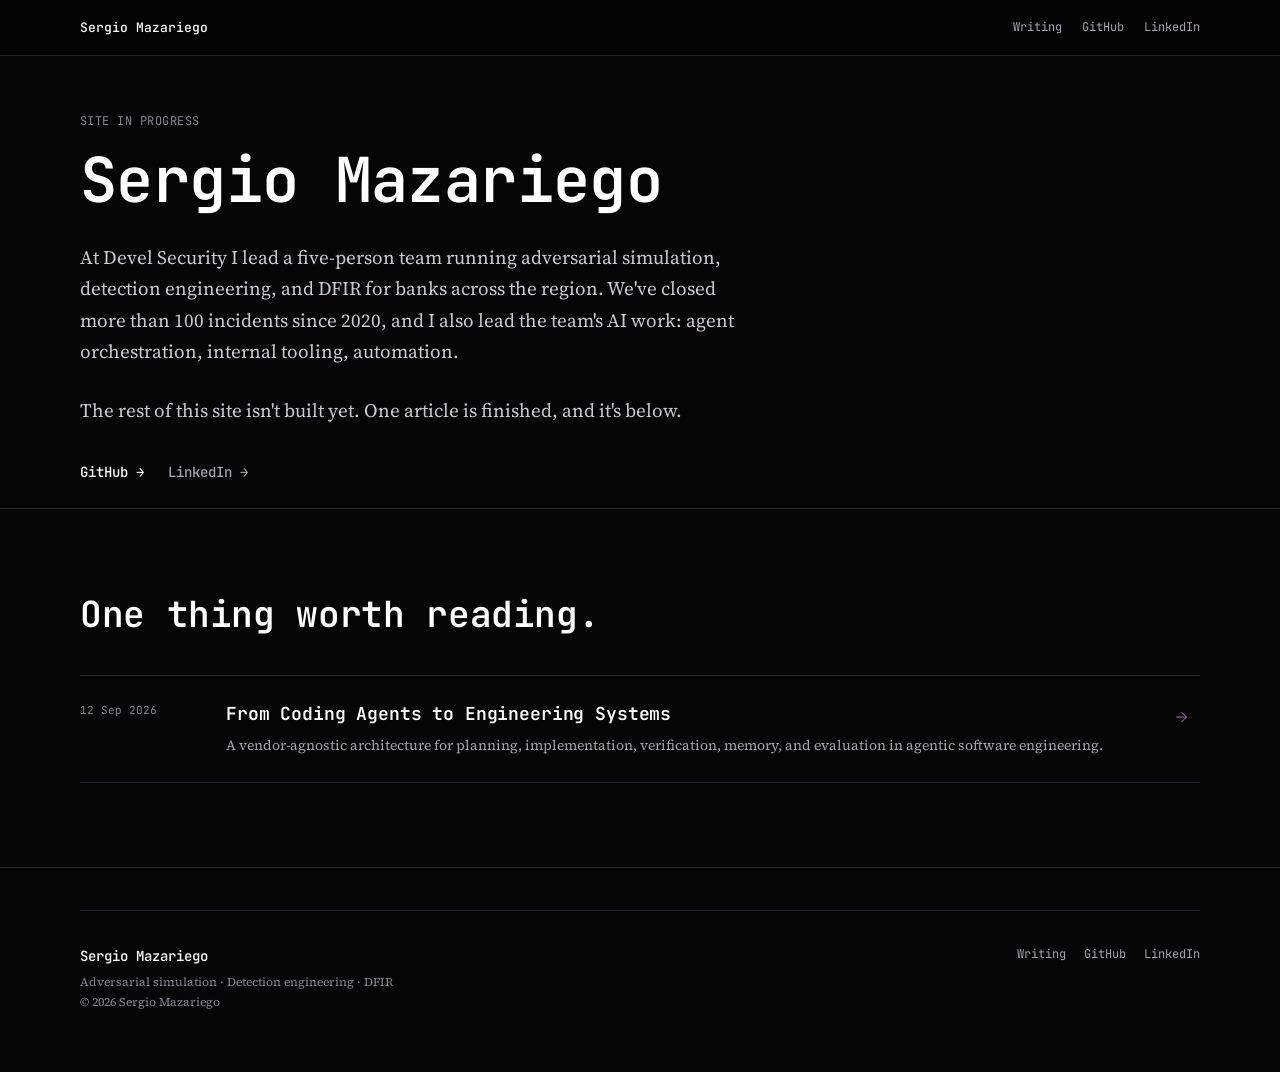
==== commit 4f0932df: "Expand the agentic engineering article and reduce the homepage to a work-in-progress page - Rewrite " ====
--- a/index.html
+++ b/index.html
@@ -3,10 +3,10 @@
 <head>
 <meta charset="utf-8"/>
 <meta content="width=device-width, initial-scale=1" name="viewport"/>
-<meta content="Adversarial simulation, detection engineering, and DFIR for banks. Notes on agent systems and automation." name="description"/>
+<meta content="Sergio Mazariego leads adversarial simulation, detection engineering, and DFIR at Devel Security. This site is still being built; one article is up so far." name="description"/>
 <meta content="#050505" name="theme-color"/>
 <meta content="Sergio Mazariego" property="og:title"/>
-<meta content="Adversarial simulation, detection engineering, and DFIR for banks. Notes on agent systems and automation." property="og:description"/>
+<meta content="Sergio Mazariego leads adversarial simulation, detection engineering, and DFIR at Devel Security. This site is still being built; one article is up so far." property="og:description"/>
 <meta content="website" property="og:type"/>
 <meta content="https://sergiomazariego.com/" property="og:url"/>
 <meta content="Sergio Mazariego" property="og:site_name"/>
@@ -17,7 +17,7 @@
 <meta content="1200" property="og:image:height"/>
 <meta content="summary" name="twitter:card"/>
 <meta content="Sergio Mazariego" name="twitter:title"/>
-<meta content="Adversarial simulation, detection engineering, and DFIR for banks. Notes on agent systems and automation." name="twitter:description"/>
+<meta content="Sergio Mazariego leads adversarial simulation, detection engineering, and DFIR at Devel Security. This site is still being built; one article is up so far." name="twitter:description"/>
 <meta content="https://sergiomazariego.com/assets/img/sergio-mazariego.jpg" name="twitter:image"/>
 <meta content="Portrait of Sergio Mazariego" name="twitter:image:alt"/>
 <title>Sergio Mazariego</title>
@@ -46,208 +46,35 @@
 }
 </script>
 <style>
-  /* Page-specific rules only. Hero, section headings, and the work/writing
-     row pattern live in /assets/css/site.css because the blog listing page
-     reuses them too — see that file for the shared system. */
+  /* Page-specific: the section heading, writing row, and footer reuse the
+     shared system in /assets/css/site.css unchanged. This page needs two
+     rules of its own. */
 
-  /* Services */
-
-  .services-grid {
-    display: grid;
-    grid-template-columns: repeat(2, minmax(0, 1fr));
-    border-top: 1px solid var(--line);
-  }
-
-  .service {
-    padding: 26px 36px 28px 0;
-    border-bottom: 1px solid var(--line);
-  }
-
-  .service:nth-child(odd) {
-    padding-right: 42px;
-    border-right: 1px solid var(--line);
-  }
-
-  .service:nth-child(even) {
-    padding-left: 42px;
-  }
-
-  .service h3 {
-    margin: 0 0 10px;
-    color: #fff;
-    font-size: 16px;
-    font-weight: 600;
-    letter-spacing: -.006em;
-  }
-
-  .service p {
-    margin: 0;
-    color: var(--muted);
-    font-size: 14px;
-    line-height: 1.65;
-  }
-
-  /* Research */
-
-  .research-list {
-    display: grid;
-    grid-template-columns: repeat(2, minmax(0, 1fr));
-  }
-
-  .research-item {
-    padding: 24px 28px 24px 0;
-    border-bottom: 1px solid var(--line);
-  }
-
-  .research-item:nth-child(odd) {
-    padding-right: 36px;
-    border-right: 1px solid var(--line);
-  }
-
-  .research-item:nth-child(even) {
-    padding-left: 36px;
-  }
-
-  .research-item h3 {
-    margin: 0 0 8px;
-    color: #fff;
-    font-size: 15px;
-    font-weight: 600;
-    letter-spacing: -.006em;
-  }
-
-  .research-item p {
-    margin: 0;
-    color: var(--muted);
-    font-size: 14px;
-    line-height: 1.62;
-  }
-
-  /* Experience */
-
-  .experience-item {
-    display: grid;
-    grid-template-columns: 150px minmax(0, 1fr) minmax(0, .75fr);
-    gap: 28px;
-    padding: 20px 0;
-    border-bottom: 1px solid var(--line);
-    min-width: 0;
-  }
-
-  .experience-period {
+  /* A small status label above the name, styled like the mono labels used
+     elsewhere on the site. */
+  .status-label {
+    margin-bottom: 14px;
     color: var(--faint);
     font-family: var(--font-mono);
     font-size: 12px;
-    line-height: 1.6;
+    letter-spacing: .04em;
   }
 
-  .experience-role {
-    color: #fff;
-    font-size: 15px;
-    font-weight: 600;
-  }
-
-  .experience-org {
-    color: var(--muted);
-    font-size: 14px;
-  }
-
-  /* About */
-
-  .about-grid {
-    display: grid;
-    grid-template-columns: minmax(0, 1.1fr) minmax(240px, .7fr);
-    gap: 64px;
-    align-items: start;
-  }
-
-  .about-copy {
-    color: var(--body);
-    font-size: 17px;
-    line-height: 1.7;
-  }
-
-  .about-copy p {
-    margin: 0 0 18px;
-  }
-
-  .about-photo {
+  /* The shared .hero rule fills the viewport below the topbar and
+     vertically centers its content — right for the old full-length
+     portfolio homepage, wrong here. This page has one section after the
+     hero (a single article link), and a full-viewport hero pushes that
+     link below the fold on a laptop screen. Size the hero to its content
+     instead, the same fix /blog/ already applies to this shared rule. */
+  .hero {
+    min-height: auto;
     display: block;
-    width: 100%;
-    max-width: 200px;
-    aspect-ratio: 1 / 1;
-    object-fit: cover;
-    border: 1px solid var(--line);
-    border-radius: 3px;
-    margin-bottom: 22px;
-    filter: grayscale(1) contrast(1.05) brightness(.94);
-  }
-
-  .about-meta {
-    border-top: 1px solid var(--line);
-  }
-
-  .about-row {
-    display: grid;
-    grid-template-columns: 92px minmax(0, 1fr);
-    gap: 16px;
-    padding: 12px 0;
-    border-bottom: 1px solid var(--line);
-    font-size: 13px;
-  }
-
-  .about-key {
-    color: var(--faint);
-    font-family: var(--font-mono);
-  }
-
-  .about-value {
-    color: var(--body);
-  }
-
-  .about-value a:hover {
-    color: #fff;
+    padding: 56px 0 24px;
   }
 
   @media (max-width: 760px) {
-    .service:nth-child(odd),
-    .research-item:nth-child(odd) {
-      border-right: 0;
-    }
-
-    .services-grid,
-    .research-list {
-      grid-template-columns: minmax(0, 1fr);
-    }
-
-    .service,
-    .service:nth-child(odd),
-    .service:nth-child(even),
-    .research-item,
-    .research-item:nth-child(odd),
-    .research-item:nth-child(even) {
-      padding: 20px 0;
-    }
-
-    .experience-item {
-      grid-template-columns: minmax(0, 1fr);
-      gap: 4px;
-      padding: 16px 0;
-    }
-
-    .about-grid {
-      grid-template-columns: minmax(0, 1fr);
-      gap: 28px;
-    }
-
-    .about-photo {
-      max-width: 140px;
-    }
-  }
-
-  @media (max-width: 430px) {
-    .about-row {
-      grid-template-columns: 78px minmax(0, 1fr);
+    .hero {
+      padding: 40px 0 16px;
     }
   }
 </style>
@@ -255,120 +82,33 @@
 <body>
 <header class="topbar">
 <div class="topbar-inner">
-<a aria-label="Sergio Mazariego home" class="brand" href="#top">Sergio Mazariego</a>
+<a aria-label="Sergio Mazariego home" class="brand" href="/">Sergio Mazariego</a>
 <nav aria-label="Primary navigation" class="nav">
-<a href="#services">Services</a>
-<a href="#work">Work</a>
-<a href="#research">Research</a>
-<a href="#writing">Writing</a>
-<a href="#experience">Experience</a>
-<a href="#about">About</a>
+<a href="/blog/">Writing</a>
+<a href="https://github.com/SergioMazariego" rel="noopener noreferrer" target="_blank">GitHub</a>
+<a href="https://www.linkedin.com/in/sergiomazariego/" rel="noopener noreferrer" target="_blank">LinkedIn</a>
 </nav>
 </div>
 </header>
-<main id="top">
+<main>
 <section class="hero">
 <div class="page">
 <div class="hero-inner">
-<h1>I lead adversarial simulation and incident response for banks.</h1>
-<p class="hero-copy">
-At Devel Security I run a five-person team covering adversarial simulation, detection engineering, and digital forensics for banks across the region. We've handled more than 100 incidents in almost six years. I also lead the team's AI work: agent orchestration, internal tooling, automation.
-</p>
+<div class="status-label">SITE IN PROGRESS</div>
+<h1>Sergio Mazariego</h1>
+<p class="hero-copy">At Devel Security I lead a five-person team running adversarial simulation, detection engineering, and DFIR for banks across the region. We've closed more than 100 incidents since 2020, and I also lead the team's AI work: agent orchestration, internal tooling, automation.</p>
+<p class="hero-copy">The rest of this site isn't built yet. One article is finished, and it's below.</p>
 <div class="hero-actions">
-<a class="text-link" href="#services">What I do <span>→</span></a>
-<a class="text-link secondary-link" href="/blog/">Writing <span>→</span></a>
+<a class="text-link" href="https://github.com/SergioMazariego" rel="noopener noreferrer" target="_blank">GitHub <span>→</span></a>
+<a class="text-link secondary-link" href="https://www.linkedin.com/in/sergiomazariego/" rel="noopener noreferrer" target="_blank">LinkedIn <span>→</span></a>
 </div>
 </div>
 </div>
 </section>
-<section id="services">
+<section>
 <div class="page">
 <div class="section-head">
-<h2 class="section-title">What I lead at Devel Security.</h2>
-</div>
-<div class="services-grid">
-<div class="service">
-<h3>Adversarial Simulation</h3>
-<p>Adversary emulation and red team exercises mapped to MITRE ATT&amp;CK, run with Caldera, Atomic Red Team, Cobalt Strike, and Sliver.</p>
-</div>
-<div class="service">
-<h3>Detection Engineering</h3>
-<p>Detection logic built on Sigma rules and Sysmon telemetry, tuned across Splunk, Microsoft Sentinel, and Elastic, with Cortex XDR as the EDR.</p>
-</div>
-<div class="service">
-<h3>Digital Forensics &amp; Incident Response</h3>
-<p>Endpoint evidence collection and incident investigation using Velociraptor and KAPE. More than 100 incidents closed since 2020.</p>
-</div>
-<div class="service">
-<h3>AI &amp; Automation</h3>
-<p>Agent orchestration, internal tooling, and automation for the team, alongside the security work itself.</p>
-</div>
-</div>
-</div>
-</section>
-<section id="work">
-<div class="page">
-<div class="section-head">
-<h2 class="section-title">The two projects I can show.</h2>
-<p class="section-dek">Most of the job is under NDA for banking clients. These two aren't.</p>
-</div>
-<div class="work-list">
-<a class="work-item" href="/blog/from-coding-agents-to-engineering-systems/">
-<div>
-<h3 class="item-title">Agentic Engineering Harness</h3>
-<p class="item-copy">A hierarchical architecture for planning, implementation, verification, independent challenge, memory, and evaluation in agentic software engineering.</p>
-</div>
-<div class="item-meta">Agent systems · Architecture</div>
-<div class="arrow">→</div>
-</a>
-<a class="work-item" href="https://github.com/SergioMazariego/Mantis" rel="noopener noreferrer" target="_blank">
-<div>
-<h3 class="item-title">Mantis</h3>
-<p class="item-copy">Windows forensics collector written in Go. Wraps Sysinternals and NirSoft utilities to pull running processes, TCP connections, autorun persistence, event logs, PowerShell history, and temp files into one artifacts folder. Needs admin rights.</p>
-</div>
-<div class="item-meta">Go · DFIR tooling</div>
-<div class="arrow">→</div>
-</a>
-</div>
-</div>
-</section>
-<section id="research">
-<div class="page">
-<div class="section-head">
-<h2 class="section-title">What I'm testing right now.</h2>
-</div>
-<div class="research-list">
-<div class="research-item">
-<h3>Agent orchestration</h3>
-<p>How should planners, workers, verifiers, challengers, and memory interact?</p>
-</div>
-<div class="research-item">
-<h3>Persistent memory</h3>
-<p>What should survive between one autonomous engineering session and the next?</p>
-</div>
-<div class="research-item">
-<h3>Evaluation</h3>
-<p>When does a hierarchy of agents actually beat one strong agent working alone?</p>
-</div>
-<div class="research-item">
-<h3>Resilience</h3>
-<p>How should the system degrade when a provider, tool, worker, or memory store fails?</p>
-</div>
-<div class="research-item">
-<h3>Adversarial security</h3>
-<p>How should an autonomous engineering system behave when its inputs are actively hostile?</p>
-</div>
-<div class="research-item">
-<h3>Autonomous security engineering</h3>
-<p>Which orchestration principles carry over from coding agents into security operations?</p>
-</div>
-</div>
-</div>
-</section>
-<section id="writing">
-<div class="page">
-<div class="section-head">
-<h2 class="section-title">Long-form notes, published rarely.</h2>
+<h2 class="section-title">One thing worth reading.</h2>
 </div>
 <div class="writing-list">
 <a class="writing-item" href="/blog/from-coding-agents-to-engineering-systems/">
@@ -379,72 +119,6 @@
 </div>
 <div class="arrow">→</div>
 </a>
-</div>
-<div class="section-cta">
-<a class="text-link secondary-link" href="/blog/">View all writing <span>→</span></a>
-</div>
-</div>
-</section>
-<section id="experience">
-<div class="page">
-<div class="section-head">
-<h2 class="section-title">Six years, four roles.</h2>
-</div>
-<div class="experience-list">
-<div class="experience-item">
-<div class="experience-period">2025 — Present</div>
-<div class="experience-role">Adversarial Simulation, IR &amp; Detection Engineering Leader</div>
-<div class="experience-org">Devel Security</div>
-</div>
-<div class="experience-item">
-<div class="experience-period">2024 — 2025</div>
-<div class="experience-role">BAS &amp; Incident Response Leader</div>
-<div class="experience-org">Security engineering</div>
-</div>
-<div class="experience-item">
-<div class="experience-period">2022 — 2024</div>
-<div class="experience-role">BAS &amp; DFIR Engineer</div>
-<div class="experience-org">Adversarial simulation · DFIR</div>
-</div>
-<div class="experience-item">
-<div class="experience-period">2020 — 2022</div>
-<div class="experience-role">Offensive Security Engineer</div>
-<div class="experience-org">Offensive security</div>
-</div>
-</div>
-</div>
-</section>
-<section id="about">
-<div class="page">
-<div class="section-head">
-<h2 class="section-title">Sergio Mazariego, in brief.</h2>
-</div>
-<div class="about-grid">
-<div class="about-copy">
-<p>I've spent almost six years in cybersecurity, starting in 2020, mostly around incident response, adversarial simulation, and detection engineering for banks.</p>
-<p>Outside client work, I build the tools the team actually uses: agent harnesses, automations, and small internal apps that cut repetitive investigation steps down.</p>
-</div>
-<div class="about-aside">
-<img alt="Portrait of Sergio Mazariego" class="about-photo" height="200" src="/assets/img/sergio-mazariego.jpg" width="200"/>
-<div class="about-meta">
-<div class="about-row">
-<div class="about-key">Role</div>
-<div class="about-value">Adversarial simulation, detection engineering, DFIR (Devel Security)</div>
-</div>
-<div class="about-row">
-<div class="about-key">Writing</div>
-<div class="about-value"><a href="/blog/">Research notes →</a></div>
-</div>
-<div class="about-row">
-<div class="about-key">GitHub</div>
-<div class="about-value"><a href="https://github.com/SergioMazariego" rel="noopener noreferrer" target="_blank">@SergioMazariego →</a></div>
-</div>
-<div class="about-row">
-<div class="about-key">LinkedIn</div>
-<div class="about-value"><a href="https://www.linkedin.com/in/sergiomazariego/" rel="noopener noreferrer" target="_blank">in/sergiomazariego →</a></div>
-</div>
-</div>
-</div>
 </div>
 </div>
 </section>
@@ -461,11 +135,9 @@
 </div>
 </div>
 <div class="footer-links">
-<a href="#services">Services</a>
+<a href="/blog/">Writing</a>
 <a href="https://github.com/SergioMazariego" rel="noopener noreferrer" target="_blank">GitHub</a>
 <a href="https://www.linkedin.com/in/sergiomazariego/" rel="noopener noreferrer" target="_blank">LinkedIn</a>
-<a href="/blog/">Writing</a>
-<a href="#about">About</a>
 </div>
 </div>
 </div>
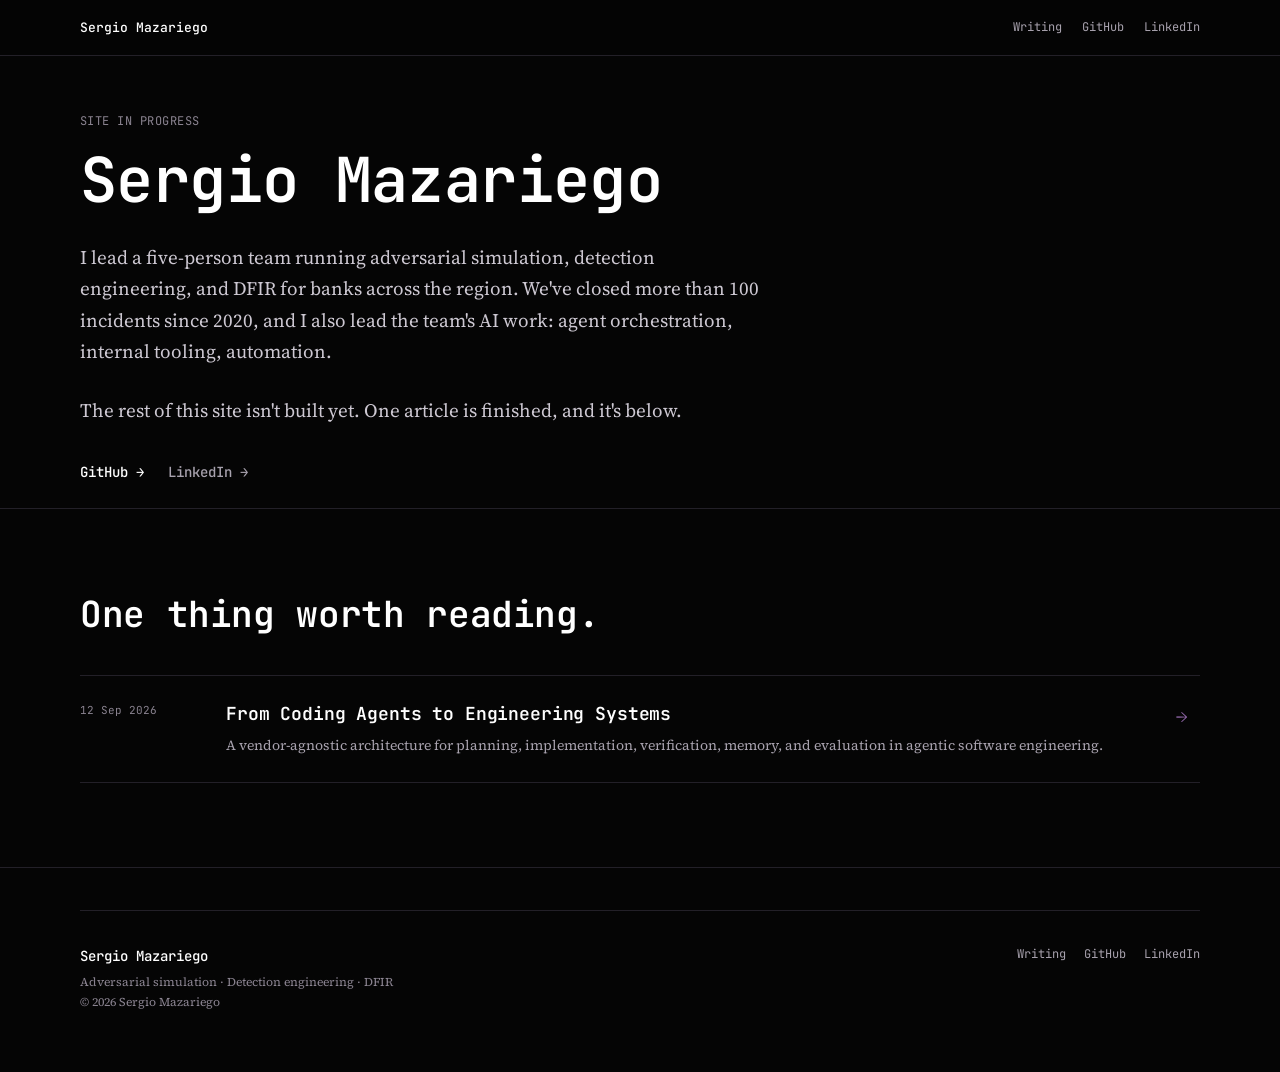
==== commit 7ee7f45e: "Remove the employer name from the homepage Drops the worksFor organization from the structured data " ====
--- a/index.html
+++ b/index.html
@@ -3,10 +3,10 @@
 <head>
 <meta charset="utf-8"/>
 <meta content="width=device-width, initial-scale=1" name="viewport"/>
-<meta content="Sergio Mazariego leads adversarial simulation, detection engineering, and DFIR at Devel Security. This site is still being built; one article is up so far." name="description"/>
+<meta content="Sergio Mazariego leads adversarial simulation, detection engineering, and DFIR for banks. This site is still being built; one article is up so far." name="description"/>
 <meta content="#050505" name="theme-color"/>
 <meta content="Sergio Mazariego" property="og:title"/>
-<meta content="Sergio Mazariego leads adversarial simulation, detection engineering, and DFIR at Devel Security. This site is still being built; one article is up so far." property="og:description"/>
+<meta content="Sergio Mazariego leads adversarial simulation, detection engineering, and DFIR for banks. This site is still being built; one article is up so far." property="og:description"/>
 <meta content="website" property="og:type"/>
 <meta content="https://sergiomazariego.com/" property="og:url"/>
 <meta content="Sergio Mazariego" property="og:site_name"/>
@@ -17,7 +17,7 @@
 <meta content="1200" property="og:image:height"/>
 <meta content="summary" name="twitter:card"/>
 <meta content="Sergio Mazariego" name="twitter:title"/>
-<meta content="Sergio Mazariego leads adversarial simulation, detection engineering, and DFIR at Devel Security. This site is still being built; one article is up so far." name="twitter:description"/>
+<meta content="Sergio Mazariego leads adversarial simulation, detection engineering, and DFIR for banks. This site is still being built; one article is up so far." name="twitter:description"/>
 <meta content="https://sergiomazariego.com/assets/img/sergio-mazariego.jpg" name="twitter:image"/>
 <meta content="Portrait of Sergio Mazariego" name="twitter:image:alt"/>
 <title>Sergio Mazariego</title>
@@ -34,11 +34,7 @@
   "url": "https://sergiomazariego.com/",
   "image": "https://sergiomazariego.com/assets/img/sergio-mazariego.jpg",
   "jobTitle": "Adversarial Simulation, Detection Engineering & DFIR Leader",
-  "description": "Leads adversarial simulation, detection engineering, and digital forensics and incident response at Devel Security, plus the team's AI and agent-orchestration work.",
-  "worksFor": {
-    "@type": "Organization",
-    "name": "Devel Security"
-  },
+  "description": "Leads adversarial simulation, detection engineering, and digital forensics and incident response, plus agent-orchestration and automation work.",
   "sameAs": [
     "https://github.com/SergioMazariego",
     "https://www.linkedin.com/in/sergiomazariego/"
@@ -96,7 +92,7 @@
 <div class="hero-inner">
 <div class="status-label">SITE IN PROGRESS</div>
 <h1>Sergio Mazariego</h1>
-<p class="hero-copy">At Devel Security I lead a five-person team running adversarial simulation, detection engineering, and DFIR for banks across the region. We've closed more than 100 incidents since 2020, and I also lead the team's AI work: agent orchestration, internal tooling, automation.</p>
+<p class="hero-copy">I lead a five-person team running adversarial simulation, detection engineering, and DFIR for banks across the region. We've closed more than 100 incidents since 2020, and I also lead the team's AI work: agent orchestration, internal tooling, automation.</p>
 <p class="hero-copy">The rest of this site isn't built yet. One article is finished, and it's below.</p>
 <div class="hero-actions">
 <a class="text-link" href="https://github.com/SergioMazariego" rel="noopener noreferrer" target="_blank">GitHub <span>→</span></a>
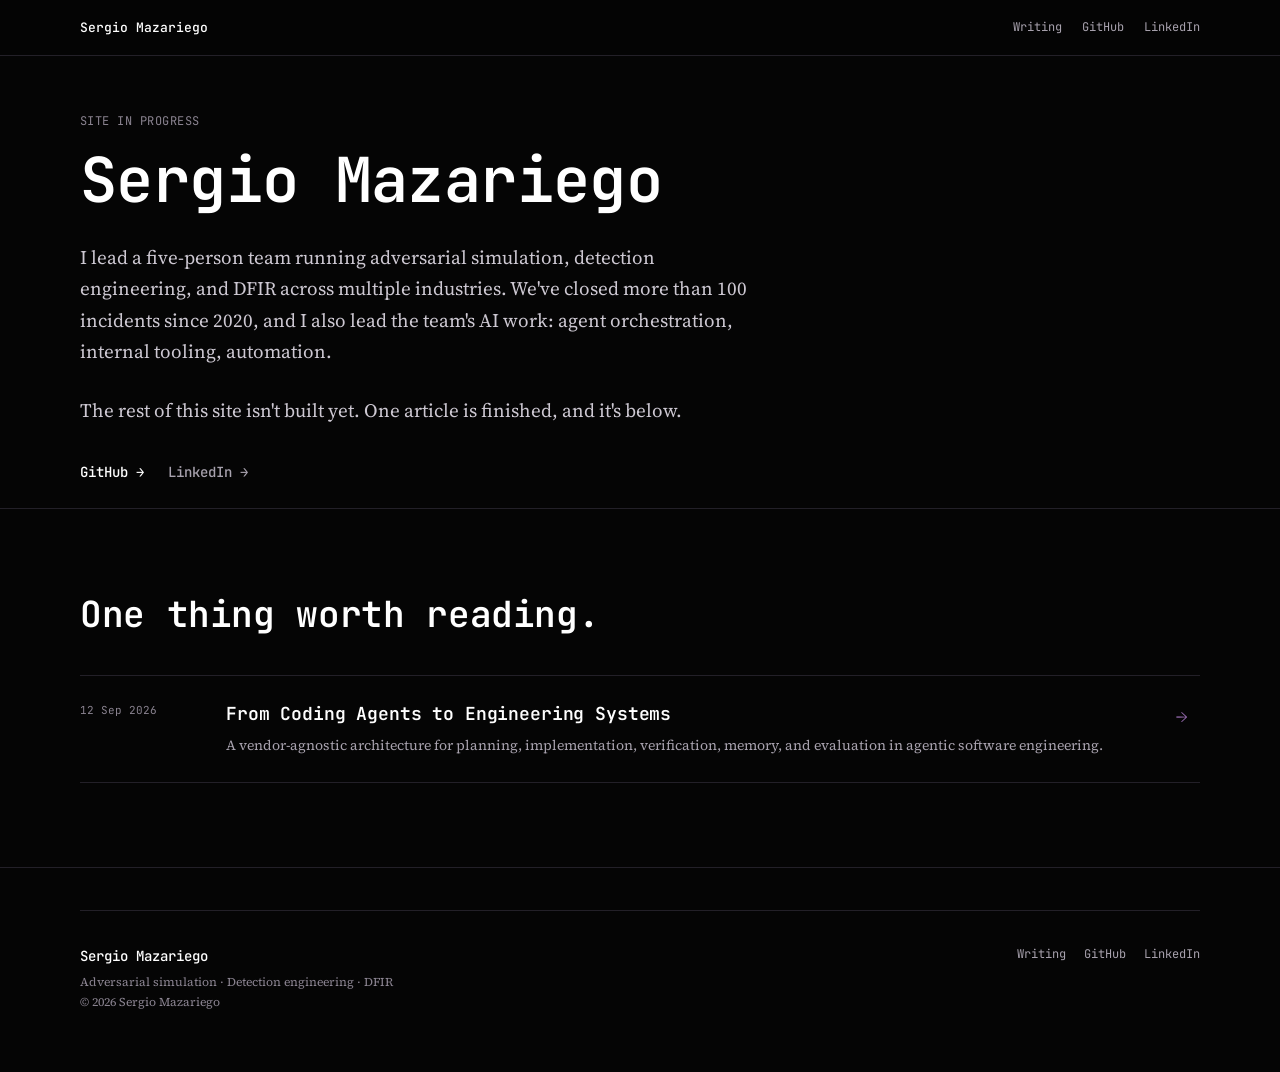
==== commit 714e9f56: "Describe the client work as multiple industries instead of banks" ====
--- a/index.html
+++ b/index.html
@@ -3,10 +3,10 @@
 <head>
 <meta charset="utf-8"/>
 <meta content="width=device-width, initial-scale=1" name="viewport"/>
-<meta content="Sergio Mazariego leads adversarial simulation, detection engineering, and DFIR for banks. This site is still being built; one article is up so far." name="description"/>
+<meta content="Sergio Mazariego leads adversarial simulation, detection engineering, and DFIR across multiple industries. This site is still being built; one article is up so far." name="description"/>
 <meta content="#050505" name="theme-color"/>
 <meta content="Sergio Mazariego" property="og:title"/>
-<meta content="Sergio Mazariego leads adversarial simulation, detection engineering, and DFIR for banks. This site is still being built; one article is up so far." property="og:description"/>
+<meta content="Sergio Mazariego leads adversarial simulation, detection engineering, and DFIR across multiple industries. This site is still being built; one article is up so far." property="og:description"/>
 <meta content="website" property="og:type"/>
 <meta content="https://sergiomazariego.com/" property="og:url"/>
 <meta content="Sergio Mazariego" property="og:site_name"/>
@@ -17,7 +17,7 @@
 <meta content="1200" property="og:image:height"/>
 <meta content="summary" name="twitter:card"/>
 <meta content="Sergio Mazariego" name="twitter:title"/>
-<meta content="Sergio Mazariego leads adversarial simulation, detection engineering, and DFIR for banks. This site is still being built; one article is up so far." name="twitter:description"/>
+<meta content="Sergio Mazariego leads adversarial simulation, detection engineering, and DFIR across multiple industries. This site is still being built; one article is up so far." name="twitter:description"/>
 <meta content="https://sergiomazariego.com/assets/img/sergio-mazariego.jpg" name="twitter:image"/>
 <meta content="Portrait of Sergio Mazariego" name="twitter:image:alt"/>
 <title>Sergio Mazariego</title>
@@ -92,7 +92,7 @@
 <div class="hero-inner">
 <div class="status-label">SITE IN PROGRESS</div>
 <h1>Sergio Mazariego</h1>
-<p class="hero-copy">I lead a five-person team running adversarial simulation, detection engineering, and DFIR for banks across the region. We've closed more than 100 incidents since 2020, and I also lead the team's AI work: agent orchestration, internal tooling, automation.</p>
+<p class="hero-copy">I lead a five-person team running adversarial simulation, detection engineering, and DFIR across multiple industries. We've closed more than 100 incidents since 2020, and I also lead the team's AI work: agent orchestration, internal tooling, automation.</p>
 <p class="hero-copy">The rest of this site isn't built yet. One article is finished, and it's below.</p>
 <div class="hero-actions">
 <a class="text-link" href="https://github.com/SergioMazariego" rel="noopener noreferrer" target="_blank">GitHub <span>→</span></a>
